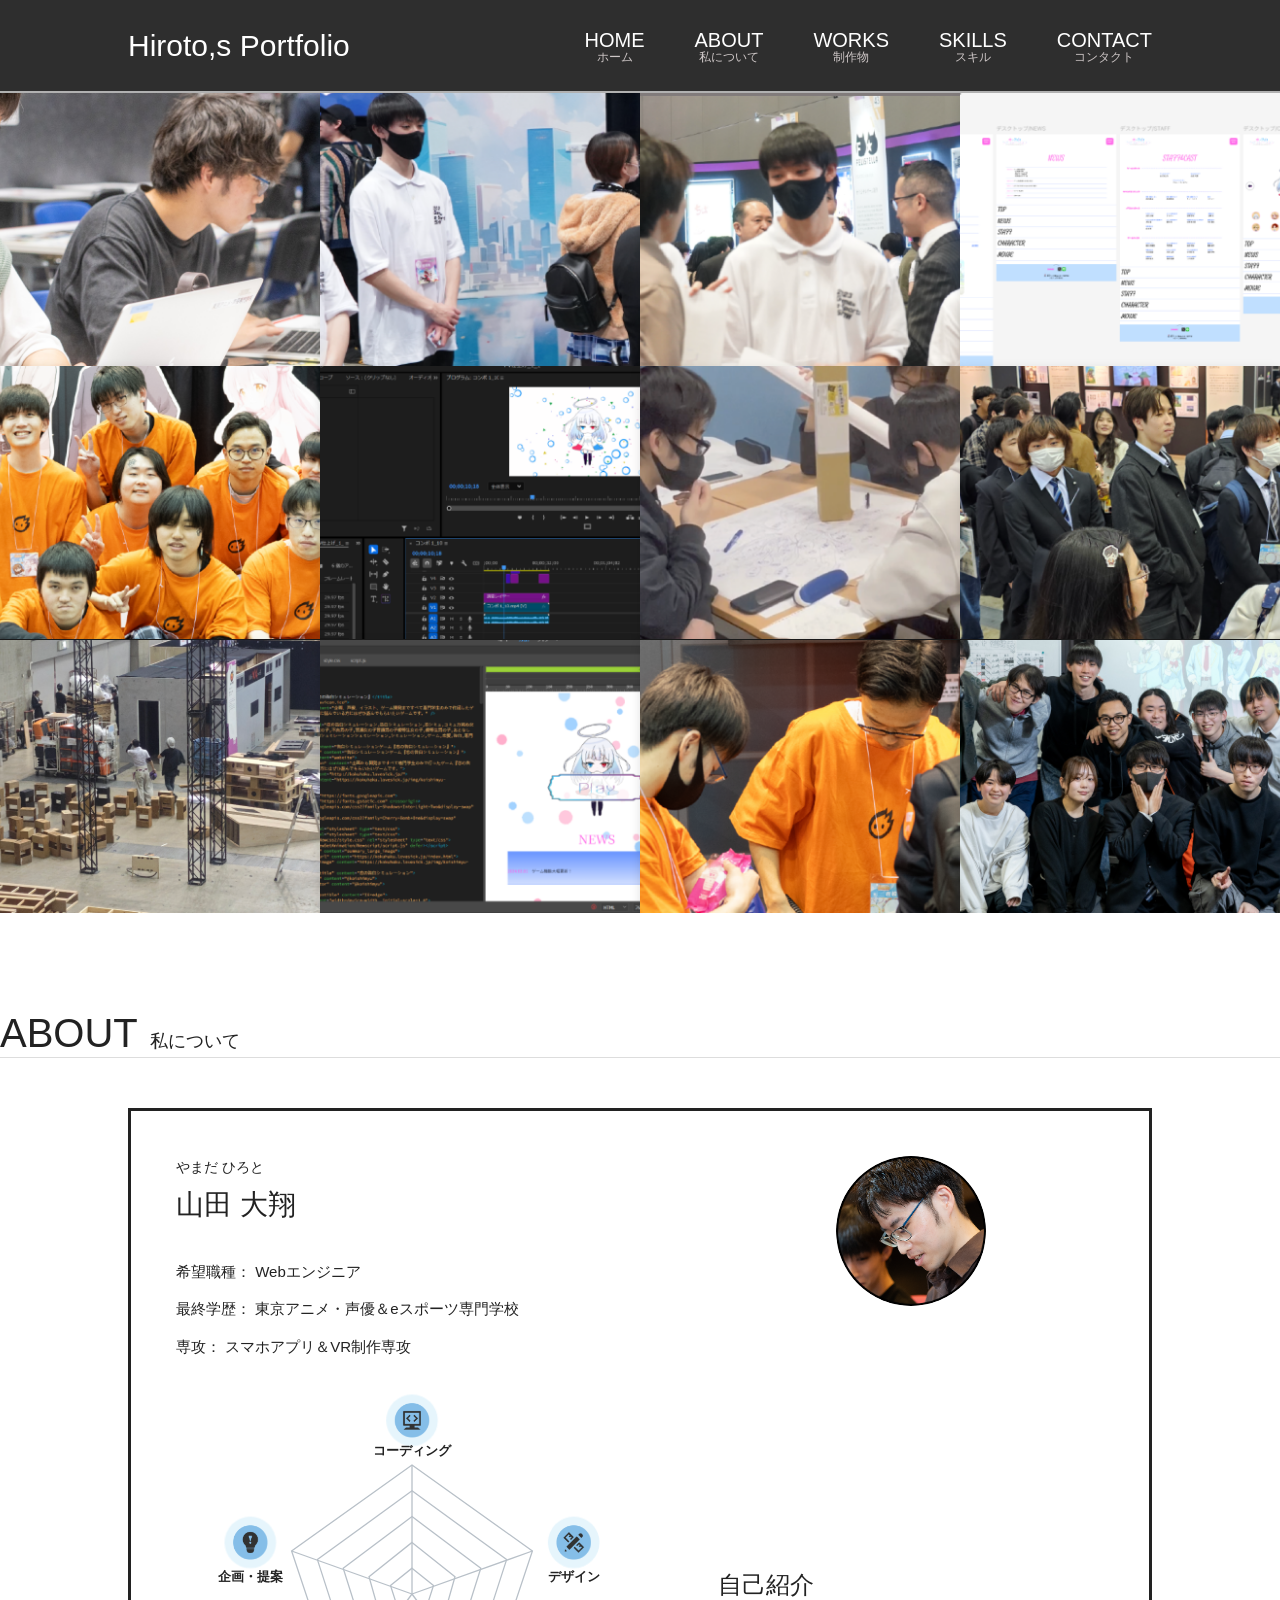
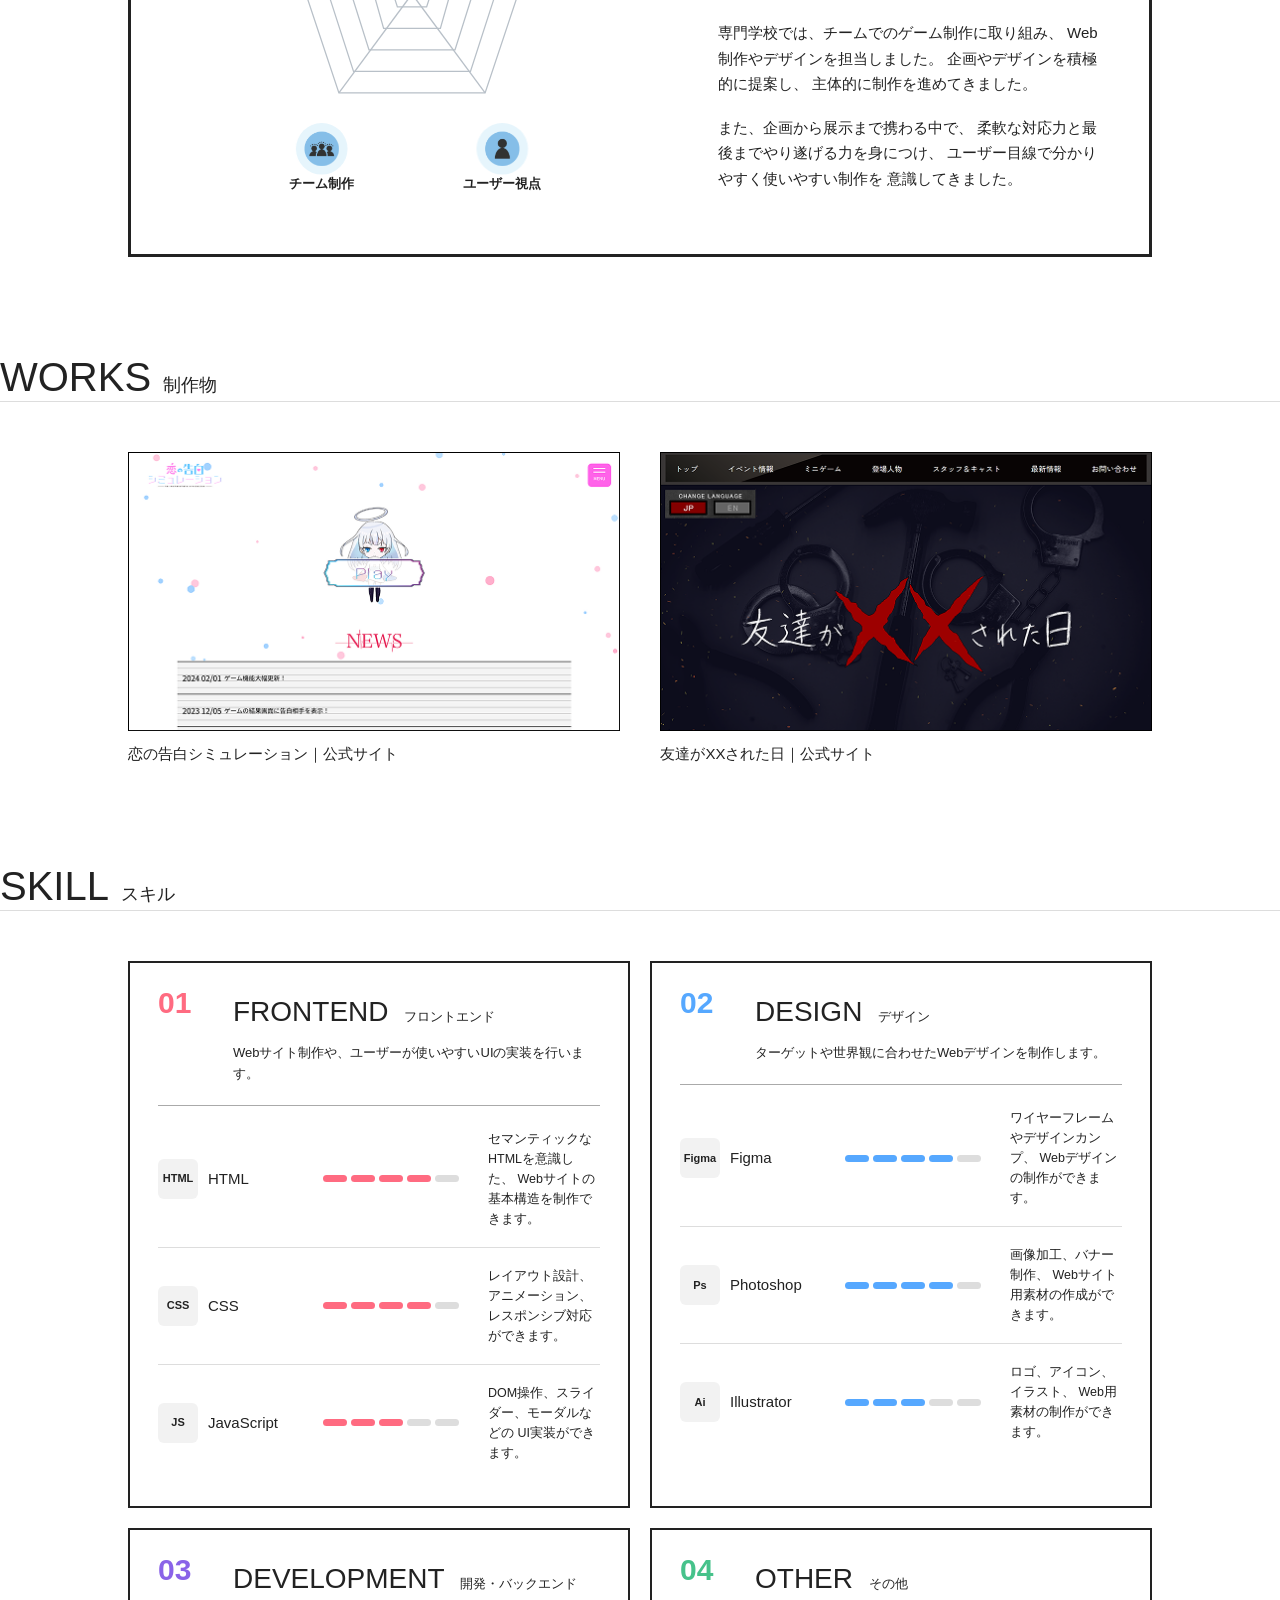
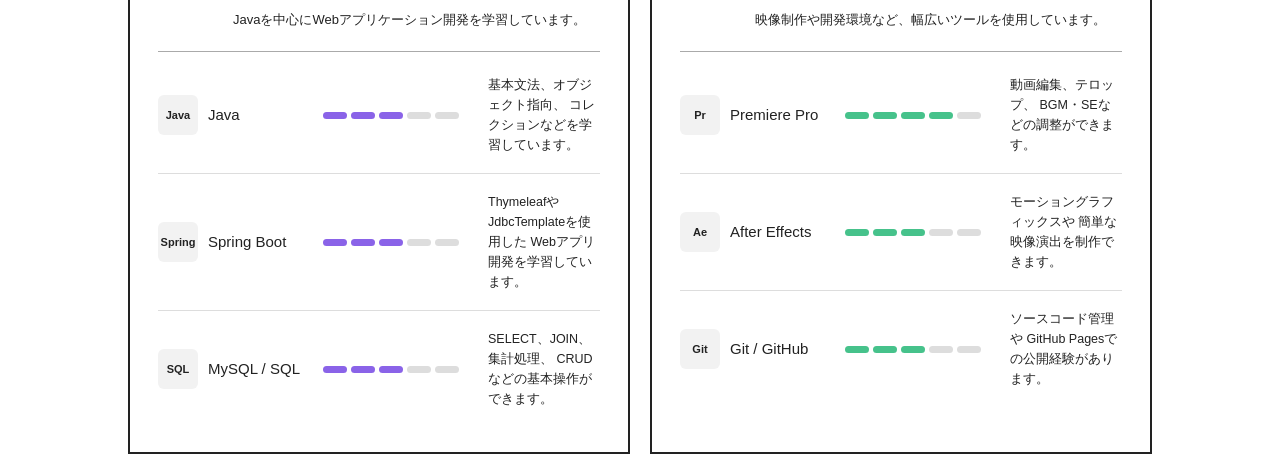
==== index.html @ a387f5d6 "Add files via upload" ====
<!doctype html>
<html lang="ja">

<head>
  <meta charset="utf-8">
  <meta name="viewport" content="width=device-width, initial-scale=1.0">

  <title>Hiroto's Portfolio</title>

  <link rel="stylesheet" href="css/system.css">
  <link rel="stylesheet" href="css/index.css">
</head>

<body>

<header>

  <p class="logo">
    Hiroto,s Portfolio
  </p>

  <ul class="nav">

    <li class="nav-item">
      <a href="#">
        <p class="main-text">HOME</p>
        <p class="sub-text">ホーム</p>
      </a>
    </li>

    <li class="nav-item">
      <a href="#about">
        <p class="main-text">ABOUT</p>
        <p class="sub-text">私について</p>
      </a>
    </li>

    <li class="nav-item">
      <a href="#work">
        <p class="main-text">WORKS</p>
        <p class="sub-text">制作物</p>
      </a>
    </li>

    <li class="nav-item">
      <a href="#skill">
        <p class="main-text">SKILLS</p>
        <p class="sub-text">スキル</p>
      </a>
    </li>

    <li class="nav-item">
      <a href="#contact">
        <p class="main-text">CONTACT</p>
        <p class="sub-text">コンタクト</p>
      </a>
    </li>

  </ul>

</header>


<!-- =========================
     HERO
========================= -->

<section class="hero" id="home">

  <!-- =================================
       最初に表示するコラージュ
  ================================== -->

  <div class="hero-opening" id="heroOpening">

    <div class="hero-collage">

      <img
        src="img/opening/open01.png"
        class="opening-photo opening-photo--01"
        alt=""
      >

      <img
        src="img/opening/open02.png"
        class="opening-photo opening-photo--02"
        alt=""
      >

      <img
        src="img/opening/open03.png"
        class="opening-photo opening-photo--03"
        alt=""
      >

      <img
        src="img/opening/open04.png"
        class="opening-photo opening-photo--04"
        alt=""
      >

      <img
        src="img/opening/open05.png"
        class="opening-photo opening-photo--05"
        alt=""
      >

      <img
        src="img/opening/open06.png"
        class="opening-photo opening-photo--06"
        alt=""
      >

      <img
        src="img/opening/open07.png"
        class="opening-photo opening-photo--07"
        alt=""
      >

      <img
        src="img/opening/open08.png"
        class="opening-photo opening-photo--08"
        alt=""
      >

      <img
        src="img/opening/open09.png"
        class="opening-photo opening-photo--09"
        alt=""
      >

      <img
        src="img/opening/open10.png"
        class="opening-photo opening-photo--10"
        alt=""
      >

      <img
        src="img/opening/open11.png"
        class="opening-photo opening-photo--11"
        alt=""
      >

      <img
        src="img/opening/open12.png"
        class="opening-photo opening-photo--12"
        alt=""
      >

    </div>

  </div>


  <!-- =================================
       ホワイトアウト
  ================================== -->

  <div class="hero-white" id="heroWhite"></div>


  <!-- =================================
       最終的に表示するメイン画像
  ================================== -->

  <div class="hero-final" id="heroFinal">

    <img
      src="img/main.png"
      alt="ポートフォリオのメインビジュアル"
    >

  </div>

</section>


<!-- =========================
     ABOUT
========================= -->

<section class="about" id="about">

  <div class="section-title">

    <h2>ABOUT</h2>

    <p>
      私について
    </p>

  </div>


  <div class="about-card">


    <!-- =====================
         ABOUT LEFT
    ====================== -->

    <div class="about-left">


      <div class="about-name">

        <p class="name-kana">
          やまだ ひろと
        </p>

        <h3>
          山田 大翔
        </h3>

      </div>


      <div class="about-info">

        <p>
          <span>希望職種：</span>
          Webエンジニア
        </p>

        <p>
          <span>最終学歴：</span>
          東京アニメ・声優＆eスポーツ専門学校
        </p>

        <p>
          <span>専攻：</span>
          スマホアプリ＆VR制作専攻
        </p>

      </div>


      <!-- =====================
           RADAR GRAPH
      ====================== -->

      <div class="about-graph">


        <svg
          viewBox="0 0 500 500"
          class="radar-chart"
          xmlns="http://www.w3.org/2000/svg"
        >


          <!-- =====================
               5段階グラフ
          ====================== -->


          <!-- 5 -->

          <polygon
            class="grid-line"
            points="
              250,100
              390,200
              335,365
              165,365
              110,200
            "
          />


          <!-- 4 -->

          <polygon
            class="grid-line"
            points="
              250,130
              360,210
              318,340
              182,340
              140,210
            "
          />


          <!-- 3 -->

          <polygon
            class="grid-line"
            points="
              250,160
              330,220
              300,315
              200,315
              170,220
            "
          />


          <!-- 2 -->

          <polygon
            class="grid-line"
            points="
              250,190
              300,230
              283,290
              217,290
              200,230
            "
          />


          <!-- 1 -->

          <polygon
            class="grid-line"
            points="
              250,220
              275,240
              267,265
              233,265
              225,240
            "
          />


          <!-- =====================
               中央からの軸
          ====================== -->


          <line
            class="grid-line"
            x1="250"
            y1="250"
            x2="250"
            y2="100"
          />


          <line
            class="grid-line"
            x1="250"
            y1="250"
            x2="390"
            y2="200"
          />


          <line
            class="grid-line"
            x1="250"
            y1="250"
            x2="335"
            y2="365"
          />


          <line
            class="grid-line"
            x1="250"
            y1="250"
            x2="165"
            y2="365"
          />


          <line
            class="grid-line"
            x1="250"
            y1="250"
            x2="110"
            y2="200"
          />


          <!-- =====================
               青いスキル領域
          ====================== -->

          <polygon
            class="skill-area"
            points="
              250,118
              365,208
              318,342
              185,338
              135,208
            "
          />


          <!-- =====================
               コーディング
          ====================== -->

          <circle
            class="graph-icon-bg"
            cx="250"
            cy="48"
            r="30"
          />

          <image
            href="img/icon-code.png"
            x="230"
            y="28"
            width="40"
            height="40"
            class="graph-icon"
          />

          <text
            class="graph-label"
            x="250"
            y="88"
            text-anchor="middle"
          >
            コーディング
          </text>


          <!-- =====================
               デザイン
          ====================== -->

          <circle
            class="graph-icon-bg"
            cx="438"
            cy="190"
            r="30"
          />

          <image
            href="img/icon-design.png"
            x="418"
            y="170"
            width="40"
            height="40"
            class="graph-icon"
          />

          <text
            class="graph-label"
            x="438"
            y="235"
            text-anchor="middle"
          >
            デザイン
          </text>


          <!-- =====================
               ユーザー視点
          ====================== -->

          <circle
            class="graph-icon-bg"
            cx="355"
            cy="430"
            r="30"
          />

          <image
            href="img/icon-user.png"
            x="335"
            y="410"
            width="40"
            height="40"
            class="graph-icon"
          />

          <text
            class="graph-label"
            x="355"
            y="475"
            text-anchor="middle"
          >
            ユーザー視点
          </text>


          <!-- =====================
               チーム制作
          ====================== -->

          <circle
            class="graph-icon-bg"
            cx="145"
            cy="430"
            r="30"
          />

          <image
            href="img/icon-team.png"
            x="125"
            y="410"
            width="40"
            height="40"
            class="graph-icon"
          />

          <text
            class="graph-label"
            x="145"
            y="475"
            text-anchor="middle"
          >
            チーム制作
          </text>


          <!-- =====================
               企画・提案
          ====================== -->

          <circle
            class="graph-icon-bg"
            cx="62"
            cy="190"
            r="30"
          />

          <image
            href="img/icon-idea.png"
            x="42"
            y="170"
            width="40"
            height="40"
            class="graph-icon"
          />

          <text
            class="graph-label"
            x="62"
            y="235"
            text-anchor="middle"
          >
            企画・提案
          </text>


        </svg>

      </div>

    </div>



    <!-- =====================
         ABOUT RIGHT
    ====================== -->

    <div class="about-right">


      <div class="profile-image">

        <img
          src="img/icon.png"
          alt="山田大翔のプロフィール写真"
        >

      </div>


      <div class="about-text">

        <h3>
          自己紹介
        </h3>

        <p>
          専門学校では、チームでのゲーム制作に取り組み、
          Web制作やデザインを担当しました。
          企画やデザインを積極的に提案し、
          主体的に制作を進めてきました。
        </p>

        <p>
          また、企画から展示まで携わる中で、
          柔軟な対応力と最後までやり遂げる力を身につけ、
          ユーザー目線で分かりやすく使いやすい制作を
          意識してきました。
        </p>

      </div>

    </div>

  </div>

</section>


<!-- =========================
     WORKS
========================= -->

<section class="work" id="work">

  <div class="section-title">

    <h2>WORKS</h2>

    <p>
      制作物
    </p>

  </div>


  <ul class="work-list">


    <li class="work-item">

      <a href="work-1.html">

        <img
          src="img/work1.png"
          alt=""
        >

        <p>
          恋の告白シミュレーション｜公式サイト
        </p>

      </a>

    </li>


    <li class="work-item">

      <a href="work-2.html">

        <img
          src="img/work2.png"
          alt=""
        >

        <p>
          友達がXXされた日｜公式サイト
        </p>

      </a>

    </li>


  </ul>

</section>


<!-- =========================
     SKILL
========================= -->

<section class="skill" id="skill">

  <div class="skill__inner">


    <div class="section-title">

      <h2>SKILL</h2>

      <p>
        スキル
      </p>

    </div>


    <div class="skill-grid">


      <!-- =====================
           FRONTEND
      ====================== -->

      <article class="skill-card skill-card--frontend">


        <div class="skill-card__head">

          <span class="skill-card__number">
            01
          </span>

          <div>

            <h3>
              FRONTEND
              <span>
                フロントエンド
              </span>
            </h3>

            <p>
              Webサイト制作や、ユーザーが使いやすいUIの実装を行います。
            </p>

          </div>

        </div>


        <div class="skill-list">


          <div class="skill-item">

            <div class="skill-item__name">

              <span class="skill-icon">
                HTML
              </span>

              <h4>
                HTML
              </h4>

            </div>


            <div class="skill-level">

              <span class="active"></span>
              <span class="active"></span>
              <span class="active"></span>
              <span class="active"></span>
              <span></span>

            </div>


            <p>
              セマンティックなHTMLを意識した、
              Webサイトの基本構造を制作できます。
            </p>

          </div>


          <div class="skill-item">

            <div class="skill-item__name">

              <span class="skill-icon">
                CSS
              </span>

              <h4>
                CSS
              </h4>

            </div>


            <div class="skill-level">

              <span class="active"></span>
              <span class="active"></span>
              <span class="active"></span>
              <span class="active"></span>
              <span></span>

            </div>


            <p>
              レイアウト設計、アニメーション、
              レスポンシブ対応ができます。
            </p>

          </div>


          <div class="skill-item">

            <div class="skill-item__name">

              <span class="skill-icon">
                JS
              </span>

              <h4>
                JavaScript
              </h4>

            </div>


            <div class="skill-level">

              <span class="active"></span>
              <span class="active"></span>
              <span class="active"></span>
              <span></span>
              <span></span>

            </div>


            <p>
              DOM操作、スライダー、モーダルなどの
              UI実装ができます。
            </p>

          </div>


        </div>

      </article>


      <!-- =====================
           DESIGN
      ====================== -->

      <article class="skill-card skill-card--design">


        <div class="skill-card__head">

          <span class="skill-card__number">
            02
          </span>

          <div>

            <h3>
              DESIGN
              <span>
                デザイン
              </span>
            </h3>

            <p>
              ターゲットや世界観に合わせたWebデザインを制作します。
            </p>

          </div>

        </div>


        <div class="skill-list">


          <div class="skill-item">

            <div class="skill-item__name">

              <span class="skill-icon">
                Figma
              </span>

              <h4>
                Figma
              </h4>

            </div>


            <div class="skill-level">

              <span class="active"></span>
              <span class="active"></span>
              <span class="active"></span>
              <span class="active"></span>
              <span></span>

            </div>


            <p>
              ワイヤーフレームやデザインカンプ、
              Webデザインの制作ができます。
            </p>

          </div>


          <div class="skill-item">

            <div class="skill-item__name">

              <span class="skill-icon">
                Ps
              </span>

              <h4>
                Photoshop
              </h4>

            </div>


            <div class="skill-level">

              <span class="active"></span>
              <span class="active"></span>
              <span class="active"></span>
              <span class="active"></span>
              <span></span>

            </div>


            <p>
              画像加工、バナー制作、
              Webサイト用素材の作成ができます。
            </p>

          </div>


          <div class="skill-item">

            <div class="skill-item__name">

              <span class="skill-icon">
                Ai
              </span>

              <h4>
                Illustrator
              </h4>

            </div>


            <div class="skill-level">

              <span class="active"></span>
              <span class="active"></span>
              <span class="active"></span>
              <span></span>
              <span></span>

            </div>


            <p>
              ロゴ、アイコン、イラスト、
              Web用素材の制作ができます。
            </p>

          </div>


        </div>

      </article>


      <!-- =====================
           DEVELOPMENT
      ====================== -->

      <article class="skill-card skill-card--development">


        <div class="skill-card__head">

          <span class="skill-card__number">
            03
          </span>

          <div>

            <h3>
              DEVELOPMENT
              <span>
                開発・バックエンド
              </span>
            </h3>

            <p>
              Javaを中心にWebアプリケーション開発を学習しています。
            </p>

          </div>

        </div>


        <div class="skill-list">


          <div class="skill-item">

            <div class="skill-item__name">

              <span class="skill-icon">
                Java
              </span>

              <h4>
                Java
              </h4>

            </div>


            <div class="skill-level">

              <span class="active"></span>
              <span class="active"></span>
              <span class="active"></span>
              <span></span>
              <span></span>

            </div>


            <p>
              基本文法、オブジェクト指向、
              コレクションなどを学習しています。
            </p>

          </div>


          <div class="skill-item">

            <div class="skill-item__name">

              <span class="skill-icon">
                Spring
              </span>

              <h4>
                Spring Boot
              </h4>

            </div>


            <div class="skill-level">

              <span class="active"></span>
              <span class="active"></span>
              <span class="active"></span>
              <span></span>
              <span></span>

            </div>


            <p>
              ThymeleafやJdbcTemplateを使用した
              Webアプリ開発を学習しています。
            </p>

          </div>


          <div class="skill-item">

            <div class="skill-item__name">

              <span class="skill-icon">
                SQL
              </span>

              <h4>
                MySQL / SQL
              </h4>

            </div>


            <div class="skill-level">

              <span class="active"></span>
              <span class="active"></span>
              <span class="active"></span>
              <span></span>
              <span></span>

            </div>


            <p>
              SELECT、JOIN、集計処理、
              CRUDなどの基本操作ができます。
            </p>

          </div>


        </div>

      </article>


      <!-- =====================
           OTHER
      ====================== -->

      <article class="skill-card skill-card--other">


        <div class="skill-card__head">

          <span class="skill-card__number">
            04
          </span>

          <div>

            <h3>
              OTHER
              <span>
                その他
              </span>
            </h3>

            <p>
              映像制作や開発環境など、幅広いツールを使用しています。
            </p>

          </div>

        </div>


        <div class="skill-list">


          <div class="skill-item">

            <div class="skill-item__name">

              <span class="skill-icon">
                Pr
              </span>

              <h4>
                Premiere Pro
              </h4>

            </div>


            <div class="skill-level">

              <span class="active"></span>
              <span class="active"></span>
              <span class="active"></span>
              <span class="active"></span>
              <span></span>

            </div>


            <p>
              動画編集、テロップ、
              BGM・SEなどの調整ができます。
            </p>

          </div>


          <div class="skill-item">

            <div class="skill-item__name">

              <span class="skill-icon">
                Ae
              </span>

              <h4>
                After Effects
              </h4>

            </div>


            <div class="skill-level">

              <span class="active"></span>
              <span class="active"></span>
              <span class="active"></span>
              <span></span>
              <span></span>

            </div>


            <p>
              モーショングラフィックスや
              簡単な映像演出を制作できます。
            </p>

          </div>


          <div class="skill-item">

            <div class="skill-item__name">

              <span class="skill-icon">
                Git
              </span>

              <h4>
                Git / GitHub
              </h4>

            </div>


            <div class="skill-level">

              <span class="active"></span>
              <span class="active"></span>
              <span class="active"></span>
              <span></span>
              <span></span>

            </div>


            <p>
              ソースコード管理や
              GitHub Pagesでの公開経験があります。
            </p>

          </div>


        </div>

      </article>


    </div>

  </div>

</section>


<script src="js/graph.js"></script>
<script src="js/heroOpening.js"></script>

</body>
</html>
---- css/system.css ----
@charset "utf-8";
/* =========================
   Reset
========================= */

*,
*::before,
*::after {
  box-sizing: border-box;
}

html {
  scroll-behavior: smooth;
}

body,
h1,
h2,
h3,
p,
ul,
ol,
li {
  margin: 0;
  padding: 0;
}

ul,
ol {
  list-style: none;
}

a {
  color: inherit;
  text-decoration: none;
}

img {
  display: block;
  max-width: 100%;
  height: auto;
}

button,
input,
textarea,
select {
  font: inherit;
}

button {
  border: none;
  background: none;
  cursor: pointer;
}


/* =========================
   Base
========================= */

html {
  font-size: 62.5%;
}

body {
  font-family:
    "Noto Sans JP",
    "Hiragino Kaku Gothic ProN",
    "Yu Gothic",
    sans-serif;

  font-size: 1.6rem;
  line-height: 1.7;
  color: #222;
  background-color: #fff;
}
header{
  position: sticky;
  top: 0;
  display: flex;
  padding: 20px 10%;
  align-items: center;
  text-align: center;
  background-color: #2E2E2E;
  border-bottom: 2px solid #B1B1B1;
  width: 100%;
  z-index: 100;
}
.logo{
  font-size: 30px;
  color: #fff;
}
.nav{
  display: flex;
  margin-left: auto;
  column-gap: 50px;
}
.main-text{
  font-size: 20px;
  color: #fff;
}
.sub-text{
  font-size: 12px;
  margin-top: -10px;
  color: #CEC7C7;
}
---- css/index.css ----
@charset "utf-8";


/* ==================================================
   HERO
================================================== */

.hero {
  position: relative;

  width: 100%;
  height: calc(100vh - 80px);

  min-height: 650px;

  overflow: hidden;

  background: #1e1e1e;
}


/* ==================================================
   OPENING
================================================== */

.hero-opening {
  position: absolute;
  inset: 0;

  z-index: 20;

  overflow: hidden;

  background: #1e1e1e;
}


.hero-collage {
  position: relative;

  width: 100%;
  height: 100%;
}


/* ==================================================
   すべての写真を同じサイズにする
================================================== */

.opening-photo {
  position: absolute;

  width: 25%;
  height: 33.333%;

  object-fit: cover;

  opacity: 0;

  box-shadow:
    0 3px 10px
    rgba(0, 0, 0, 0.12);

  animation:
    collagePhotoIn
    1.5s
    cubic-bezier(.16, .8, .25, 1)
    forwards;
}


/* ==================================================
   4列 × 3段
   12枚で画面全体を埋める
================================================== */


/* 1段目 */

.opening-photo--01 {
  top: 0;
  left: 0;

  --start-x: 38vw;
  --start-y: 32vh;

  animation-delay: 0s;
}


.opening-photo--02 {
  top: 0;
  left: 25%;

  --start-x: 13vw;
  --start-y: 32vh;

  animation-delay: .06s;
}


.opening-photo--03 {
  top: 0;
  left: 50%;

  --start-x: -12vw;
  --start-y: 32vh;

  animation-delay: .12s;
}


.opening-photo--04 {
  top: 0;
  left: 75%;

  --start-x: -37vw;
  --start-y: 32vh;

  animation-delay: .18s;
}


/* 2段目 */

.opening-photo--05 {
  top: 33.333%;
  left: 0;

  --start-x: 38vw;
  --start-y: 0;

  animation-delay: .24s;
}


.opening-photo--06 {
  top: 33.333%;
  left: 25%;

  --start-x: 13vw;
  --start-y: 0;

  animation-delay: .30s;
}


.opening-photo--07 {
  top: 33.333%;
  left: 50%;

  --start-x: -12vw;
  --start-y: 0;

  animation-delay: .36s;
}


.opening-photo--08 {
  top: 33.333%;
  left: 75%;

  --start-x: -37vw;
  --start-y: 0;

  animation-delay: .42s;
}


/* 3段目 */

.opening-photo--09 {
  top: 66.666%;
  left: 0;

  --start-x: 38vw;
  --start-y: -32vh;

  animation-delay: .48s;
}


.opening-photo--10 {
  top: 66.666%;
  left: 25%;

  --start-x: 13vw;
  --start-y: -32vh;

  animation-delay: .54s;
}


.opening-photo--11 {
  top: 66.666%;
  left: 50%;

  --start-x: -12vw;
  --start-y: -32vh;

  animation-delay: .60s;
}


.opening-photo--12 {
  top: 66.666%;
  left: 75%;

  --start-x: -37vw;
  --start-y: -32vh;

  animation-delay: .66s;
}


/* ==================================================
   最初は中央付近に全部重なっている
================================================== */

@keyframes collagePhotoIn {

  0% {
    opacity: 0;

    transform:
      translate(
        var(--start-x),
        var(--start-y)
      )
      scale(1.08);
  }


  15% {
    opacity: 1;
  }


  100% {
    opacity: 1;

    transform:
      translate(0, 0)
      scale(1);
  }

}


/* ==================================================
   WHITE OUT
================================================== */

.hero-white {
  position: absolute;
  inset: 0;

  z-index: 30;

  background: #fff;

  opacity: 0;

  pointer-events: none;
}


/* ホワイトアウト開始 */

.hero-white.is-active {

  animation:
    heroWhiteOut
    1.4s
    ease-in-out
    forwards;

}


@keyframes heroWhiteOut {

  /*
   最初は透明
  */

  0% {

    opacity: 0;

  }


  /*
   真っ白になる
  */

  40% {

    opacity: 1;

  }


  /*
   少し白を維持
  */

  60% {

    opacity: 1;

  }


  /*
   白が消えて最終画像が出る
  */

  100% {

    opacity: 0;

  }

}


/* ==================================================
   FINAL HERO
================================================== */

.hero-final {
  position: absolute;
  inset: 0;

  z-index: 10;

  width: 100%;
  height: 100%;

  opacity: 0;

  background: #fff;
}


/* 最終画像 */

.hero-final img {

  display: block;

  width: 100%;
  height: 100%;

  object-fit: cover;

}


/* 最終画像表示 */

.hero-final.is-show {

  opacity: 1;

}

/* =========================
   SECTION TITLE
========================= */

.section-title {
  display: flex;

  align-items: baseline;

  gap: 12px;

  margin-top: 100px;
  margin-bottom: 50px;

  border-bottom:
    1px solid #ddd;
}


.section-title h2 {
  margin: 0;

  font-size: 4rem;

  font-weight: 400;

  line-height: 1;
}


.section-title p {
  margin: 0;

  font-size: 1.8rem;
}



/* =========================
   ABOUT
========================= */

.about {
  width: 100%;

  margin: 0 auto;
}


.about-card {
  display: grid;

  grid-template-columns:
    1.1fr
    0.9fr;

  gap: 70px;

  width: 80%;
  max-width: 1400px;

  margin: 0 auto;

  padding: 45px;

  border:
    3px solid #222;
}



/* =========================
   ABOUT LEFT
========================= */

.about-left {
  min-width: 0;
}


.about-name {
  margin-bottom: 30px;
}


.name-kana {
  margin-bottom: 2px;

  font-size: 1.4rem;
}


.about-name h3 {
  margin: 0;

  font-size: 2.8rem;

  font-weight: 500;
}


.about-info {
  margin-bottom: 20px;
}


.about-info p {
  margin-bottom: 12px;

  font-size: 1.5rem;
}


.about-info span {
  font-weight: 500;
}



/* =========================
   ABOUT GRAPH
========================= */

.about-graph {
  width: 100%;

  max-width: 430px;

  margin-top: 20px;
  margin-left: auto;
  margin-right: auto;
}


.radar-chart {
  width: 100%;
  height: auto;

  display: block;

  overflow: visible;
}



/* グラフ枠 */

.grid-line {
  fill: none;

  stroke: #b8c0c8;

  stroke-width: 1.5;
}



/* =========================
   SKILL AREA
========================= */

.skill-area {
  fill:
    rgba(
      162,
      236,
      255,
      0.55
    );

  stroke: #4eb9e6;

  stroke-width: 2;

  opacity: 0;

  transform:
    scale(0);

  transform-origin:
    center;

  transform-box:
    fill-box;
}


.about-graph.is-active
.skill-area {

  animation:
    showRadar
    1.2s
    cubic-bezier(
      .22,
      .8,
      .3,
      1
    )
    forwards;
}


@keyframes showRadar {

  0% {
    opacity: 0;

    transform:
      scale(0);
  }


  70% {
    opacity: 0.8;

    transform:
      scale(1.04);
  }


  100% {
    opacity: 1;

    transform:
      scale(1);
  }

}



/* =========================
   GRAPH ICON BACKGROUND
========================= */

.graph-icon-bg {
  fill: #e6f5fc;

  opacity: 0;

  transform:
    scale(0.7);

  transform-origin:
    center;

  transform-box:
    fill-box;
}


.about-graph.is-active
.graph-icon-bg {

  animation:
    showGraphIcon
    0.5s
    ease
    forwards;

  animation-delay:
    0.75s;
}



/* =========================
   GRAPH ICON
========================= */

.graph-icon {
  opacity: 0;

  transform:
    scale(0.7);

  transform-origin:
    center;

  transform-box:
    fill-box;
}


.about-graph.is-active
.graph-icon {

  animation:
    showGraphIcon
    0.5s
    ease
    forwards;

  animation-delay:
    0.85s;
}


@keyframes showGraphIcon {

  0% {
    opacity: 0;

    transform:
      scale(0.7);
  }


  100% {
    opacity: 1;

    transform:
      scale(1);
  }

}



/* =========================
   GRAPH LABEL
========================= */

.graph-label {
  fill: #222;

  font-family:
    "Noto Sans JP",
    sans-serif;

  font-size: 15px;

  font-weight: 600;

  opacity: 0;
}


.about-graph.is-active
.graph-label {

  animation:
    showGraphLabel
    0.5s
    ease
    forwards;

  animation-delay:
    0.95s;
}


@keyframes showGraphLabel {

  0% {
    opacity: 0;
  }


  100% {
    opacity: 1;
  }

}



/* =========================
   ABOUT RIGHT
========================= */

.about-right {
  display: flex;

  flex-direction: column;

  align-items: center;
}


.profile-image {
  width: 150px;
  height: 150px;

  margin-bottom: 25px;

  border-radius: 50%;

  overflow: hidden;
}


.profile-image img {
  width: 100%;
  height: 100%;

  object-fit: cover;
}



/* =========================
   ABOUT TEXT
========================= */

.about-text {
  width: 100%;

  margin-top: auto;
}


.about-text h3 {
  margin-bottom: 15px;

  font-size: 2.4rem;

  font-weight: 500;
}


.about-text p {
  margin-bottom: 18px;

  font-size: 1.5rem;

  line-height: 1.7;
}



/* =========================
   WORK
========================= */

.work-list {
  display: flex;

  justify-content:
    space-between;

  gap: 40px;

  width: 80%;

  margin: 0 auto;
}


.work-item {
  width: 48%;
}


.work-item img {
  width: 100%;
}


.work-list p {
  margin-top: 10px;

  font-size: 15px;
}



/* =========================
   SKILL
========================= */

.skill-grid {
  display: grid;

  grid-template-columns:
    repeat(2, 1fr);

  gap: 20px;

  width: 80%;

  margin: 0 auto;
}


.skill-card {
  padding: 25px 28px;

  border:
    2px solid #222;

  background: #fff;
}



/* =========================
   SKILL CARD HEADER
========================= */

.skill-card__head {
  display: grid;

  grid-template-columns:
    60px
    1fr;

  gap: 15px;

  margin-bottom: 5px;

  padding-bottom: 20px;

  border-bottom:
    1px solid #aaa;
}


.skill-card__number {
  font-size: 3rem;

  font-weight: 700;

  line-height: 1;
}


.skill-card__head h3 {
  margin:
    0
    0
    8px;

  font-size: 2.8rem;

  font-weight: 500;
}


.skill-card__head h3 span {
  margin-left: 8px;

  font-size: 1.3rem;

  font-weight: 400;
}


.skill-card__head p {
  margin: 0;

  font-size: 1.3rem;

  line-height: 1.6;
}



/* =========================
   SKILL ITEM
========================= */

.skill-item {
  display: grid;

  grid-template-columns:
    150px
    150px
    1fr;

  align-items: center;

  gap: 15px;

  padding:
    18px
    0;

  border-bottom:
    1px solid #ddd;
}


.skill-item:last-child {
  border-bottom: none;
}



/* =========================
   SKILL NAME
========================= */

.skill-item__name {
  display: flex;

  align-items: center;

  gap: 10px;
}


.skill-item__name h4 {
  margin: 0;

  font-size: 1.5rem;

  font-weight: 500;
}



/* =========================
   SKILL ICON
========================= */

.skill-icon {
  display: grid;

  place-items: center;

  width: 40px;
  height: 40px;

  border-radius: 6px;

  background: #f2f2f2;

  font-size: 1.1rem;

  font-weight: 700;
}



/* =========================
   SKILL LEVEL
========================= */

.skill-level {
  display: flex;

  gap: 4px;
}


.skill-level span {
  display: block;

  width: 24px;
  height: 7px;

  border-radius: 10px;

  background: #ddd;
}


.skill-level .active {
  background: #333;
}



/* =========================
   SKILL DESCRIPTION
========================= */

.skill-item > p {
  margin: 0;

  font-size: 1.25rem;

  line-height: 1.6;
}



/* =========================
   SKILL COLOR
========================= */

.skill-card--frontend
.skill-card__number {

  color: #ff6b81;
}


.skill-card--frontend
.skill-level
.active {

  background: #ff6b81;
}


.skill-card--design
.skill-card__number {

  color: #56a8ff;
}


.skill-card--design
.skill-level
.active {

  background: #56a8ff;
}


.skill-card--development
.skill-card__number {

  color: #8a63e8;
}


.skill-card--development
.skill-level
.active {

  background: #8a63e8;
}


.skill-card--other
.skill-card__number {

  color: #46c28b;
}


.skill-card--other
.skill-level
.active {

  background: #46c28b;
}



/* =========================
   TABLET
========================= */

@media screen and
(max-width: 1000px) {

  .skill-grid {
    grid-template-columns:
      1fr;
  }


  .about-card {
    width: 90%;

    grid-template-columns:
      1fr
      1fr;

    gap: 40px;
  }

}



/* =========================
   RESPONSIVE
========================= */

@media screen and
(max-width: 768px) {
  .hero {

    height: 70vh;
    min-height: 520px;

  }

  .hero-main {
    grid-template-columns:
      1fr
      1fr;

    grid-template-rows:
      180px
      300px
      180px;

    grid-template-areas:
      "photo01 photo04"
      "photo03 photo03"
      "photo02 photo05";

    gap: 12px;

    padding:
      20px;
  }


  .about {
    padding:
      60px
      20px;
  }


  .section-title {
    margin-top: 60px;

    margin-bottom: 30px;
  }


  .section-title h2 {
    font-size: 3.2rem;
  }


  .section-title p {
    font-size: 1.5rem;
  }


  .about-card {
    width: 100%;

    grid-template-columns:
      1fr;

    gap: 40px;

    padding:
      30px
      20px;
  }


  .about-left {
    order: 1;
  }


  .about-right {
    order: 2;
  }


  .about-graph {
    max-width: 400px;
  }


  .profile-image {
    width: 120px;
    height: 120px;
  }


  .about-name h3 {
    font-size: 2.4rem;
  }


  .about-text h3 {
    font-size: 2rem;
  }


  .work-list {
    width: 90%;

    flex-direction: column;
  }


  .work-item {
    width: 100%;
  }

}



/* =========================
   SMARTPHONE
========================= */

@media screen and
(max-width: 600px) {

  .skill {
    padding:
      60px
      20px;
  }


  .section-title h2 {
    font-size: 3.2rem;
  }


  .section-title p {
    font-size: 1.4rem;
  }


  .skill-card {
    padding: 20px;
  }


  .skill-card__head {
    grid-template-columns:
      45px
      1fr;
  }


  .skill-card__number {
    font-size: 2.4rem;
  }


  .skill-card__head h3 {
    font-size: 2.2rem;
  }


  .skill-item {
    grid-template-columns:
      1fr;

    gap: 10px;
  }


  .skill-level span {
    width: 32px;
  }


  .about-graph {
    max-width: 330px;
  }


  .graph-label {
    font-size: 13px;
  }

}
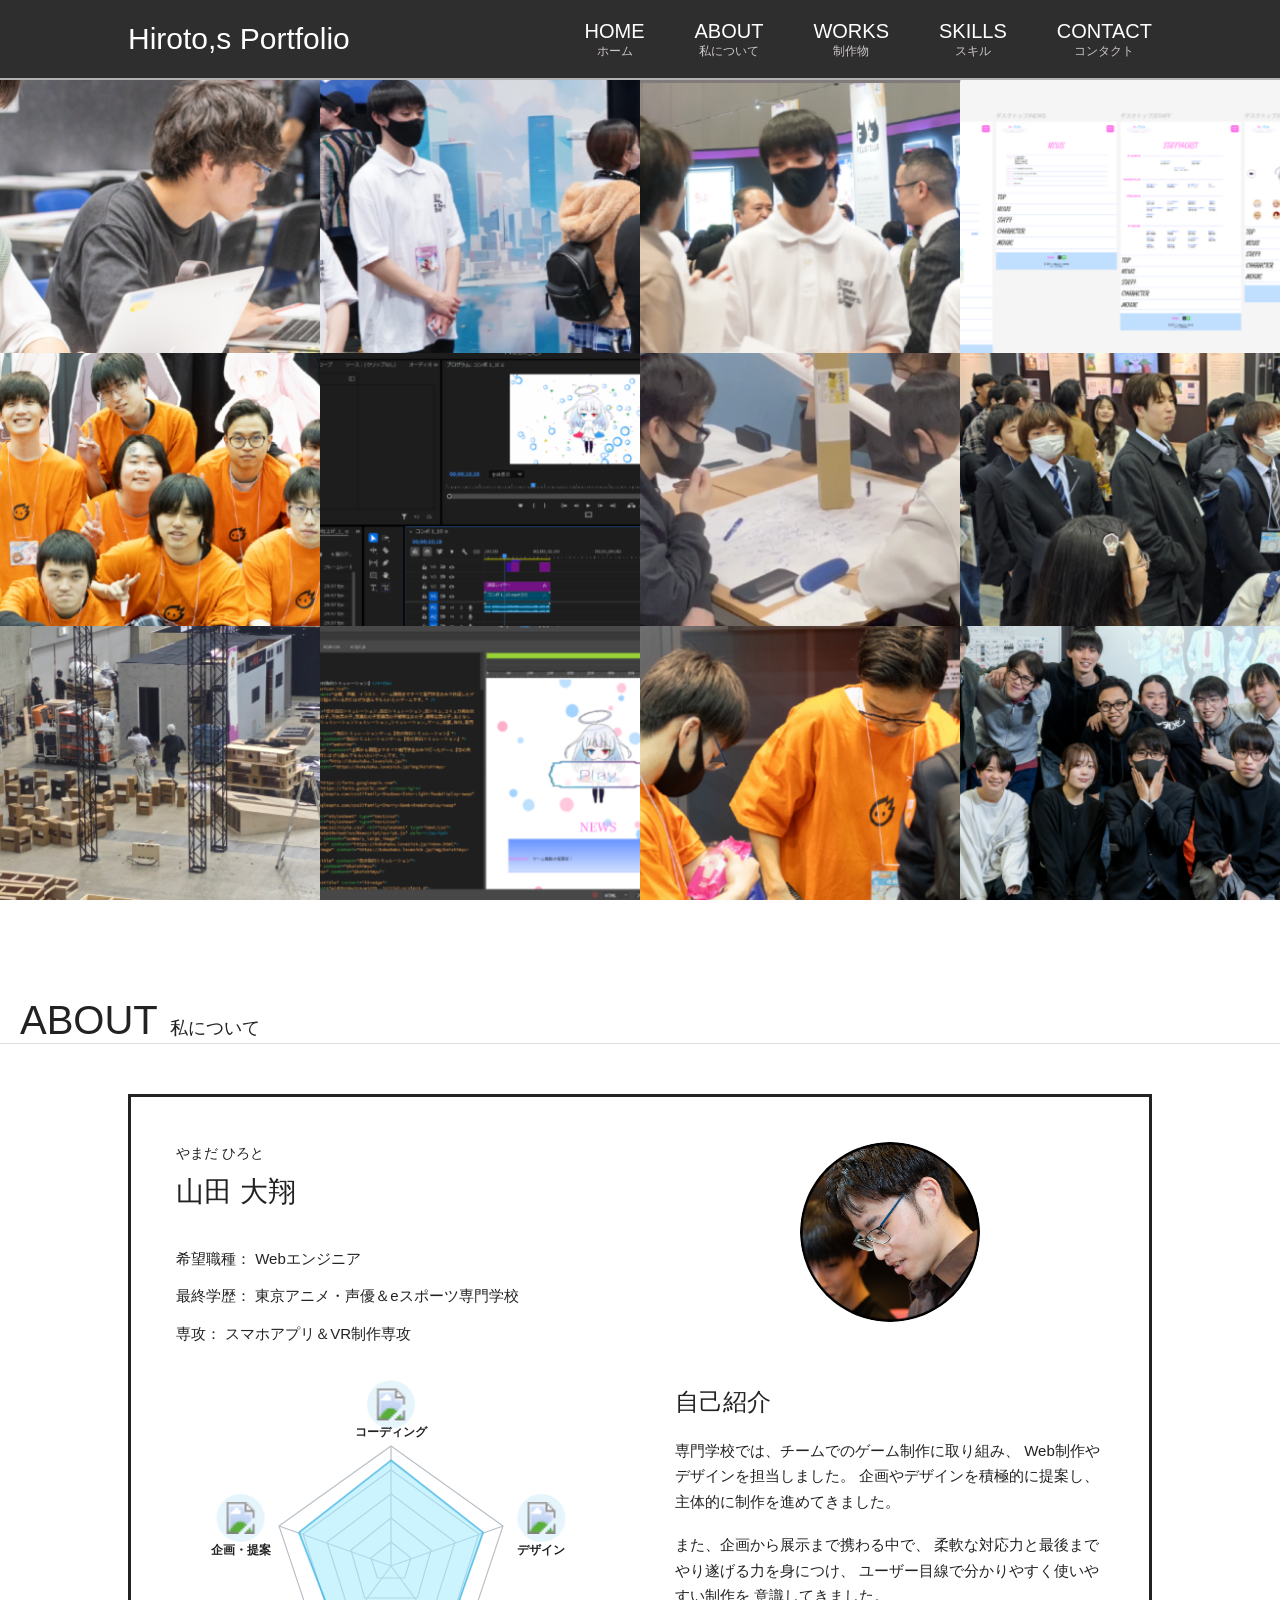
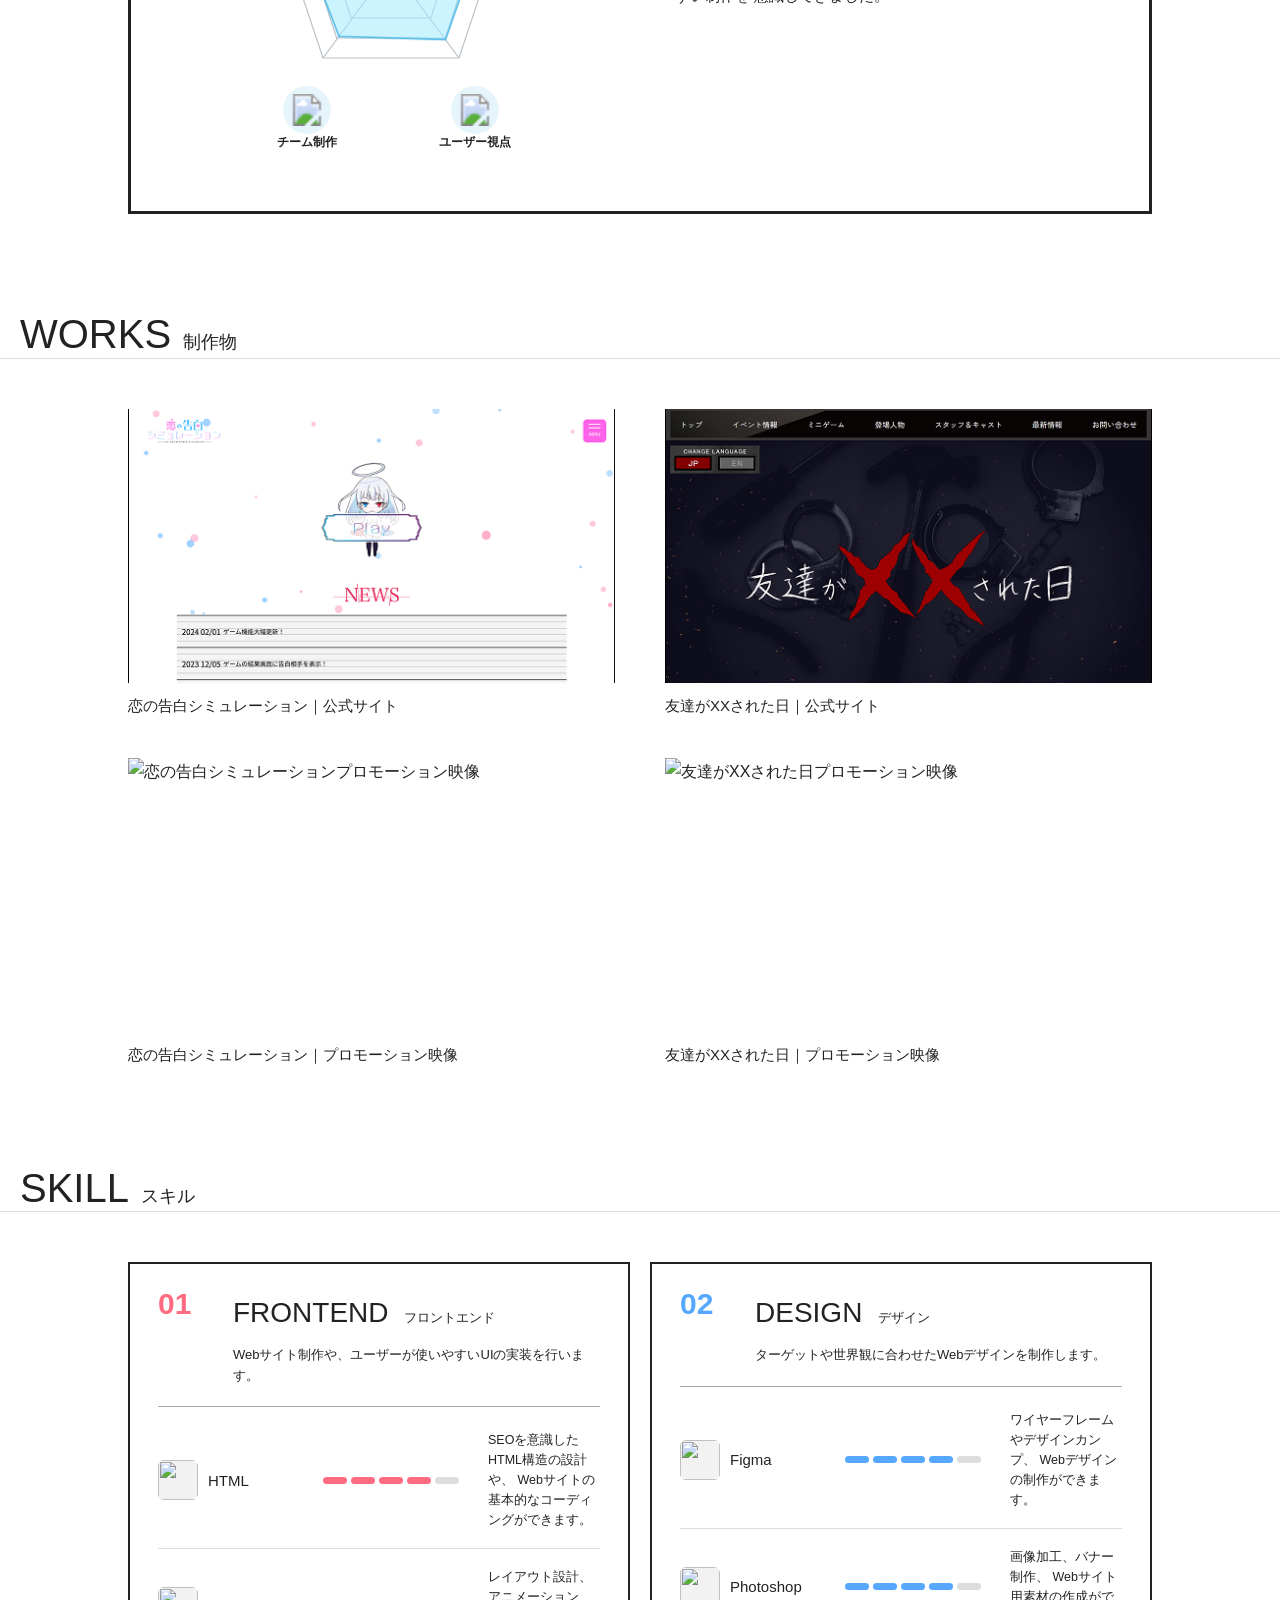
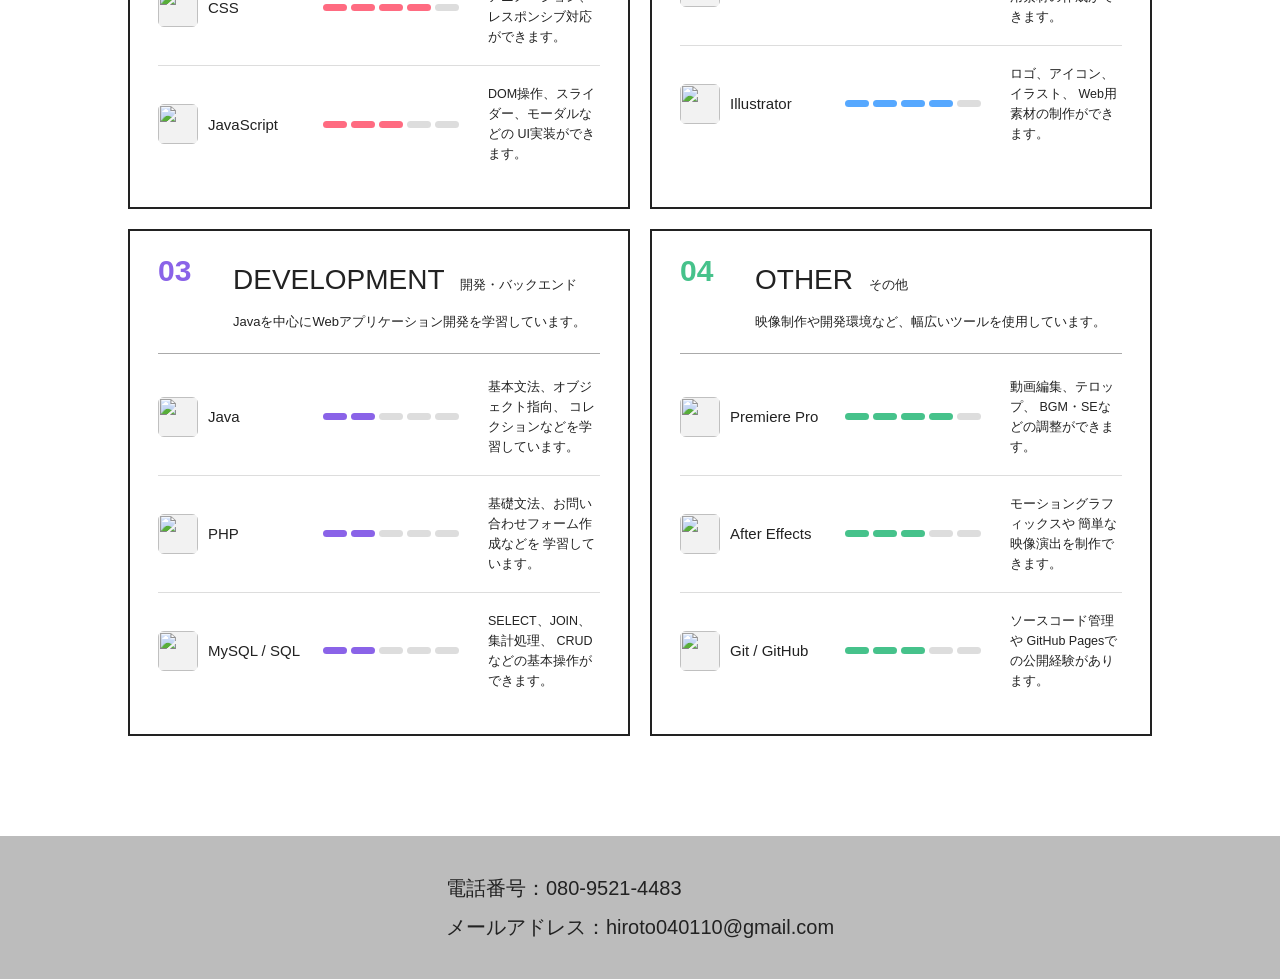
==== commit dfe8dc40: "Add files via upload" ====
--- a/index.html
+++ b/index.html
@@ -50,7 +50,7 @@
     </li>
 
     <li class="nav-item">
-      <a href="#contact">
+      <a href="#footer">
         <p class="main-text">CONTACT</p>
         <p class="sub-text">コンタクト</p>
       </a>
@@ -402,7 +402,7 @@
           />
 
           <image
-            href="img/icon-code.png"
+            href="img/icon/icon-code.png"
             x="230"
             y="28"
             width="40"
@@ -432,7 +432,7 @@
           />
 
           <image
-            href="img/icon-design.png"
+            href="img/icon/icon-design.png"
             x="418"
             y="170"
             width="40"
@@ -462,7 +462,7 @@
           />
 
           <image
-            href="img/icon-user.png"
+            href="img/icon/icon-user.png"
             x="335"
             y="410"
             width="40"
@@ -492,7 +492,7 @@
           />
 
           <image
-            href="img/icon-team.png"
+            href="img/icon/icon-team.png"
             x="125"
             y="410"
             width="40"
@@ -522,7 +522,7 @@
           />
 
           <image
-            href="img/icon-idea.png"
+            href="img/icon/icon-idea.png"
             x="42"
             y="170"
             width="40"
@@ -599,59 +599,133 @@
 ========================= -->
 
 <section class="work" id="work">
-
   <div class="section-title">
-
     <h2>WORKS</h2>
-
     <p>
       制作物
     </p>
-
   </div>
 
-
   <ul class="work-list">
-
-
-    <li class="work-item">
-
-      <a href="work-1.html">
-
-        <img
-          src="img/work1.png"
-          alt=""
-        >
-
-        <p>
-          恋の告白シミュレーション｜公式サイト
-        </p>
-
-      </a>
-
-    </li>
-
-
-    <li class="work-item">
-
-      <a href="work-2.html">
-
-        <img
-          src="img/work2.png"
-          alt=""
-        >
-
-        <p>
-          友達がXXされた日｜公式サイト
-        </p>
-
-      </a>
-
-    </li>
-
-
-  </ul>
-
+  <li class="work-item">
+    <div class="work-thumb">
+      <img
+        src="img/work1.png"
+        alt="恋の告白シミュレーション公式サイト"
+      >
+
+      <div class="work-overlay">
+      <span class="overlay-line line01"></span>
+      <span class="overlay-line line02"></span>
+      <span class="overlay-line line03"></span>
+      <span class="overlay-line line04"></span>
+      <span class="overlay-line line05"></span>
+      <span class="overlay-line line06"></span>
+      <div class="work-actions">
+        <a href="https://kokuhaku.lovesick.jp/" target="_blank" rel="noopener noreferrer" class="work-button">
+          SITE
+        </a>
+
+        <a href="work-1.html" class="work-button">
+          DETAIL
+        </a>
+
+      </div>
+      </div>
+    </div>
+    <p>
+      恋の告白シミュレーション｜公式サイト
+    </p>
+  </li>
+
+  <li class="work-item">
+  <div class="work-thumb">
+    <img src="img/work2.png" alt="友達がXXされた日公式サイト">
+    <div class="work-overlay">
+      <span class="overlay-line line01"></span>
+      <span class="overlay-line line02"></span>
+      <span class="overlay-line line03"></span>
+      <span class="overlay-line line04"></span>
+      <span class="overlay-line line05"></span>
+      <span class="overlay-line line06"></span>
+      <div class="work-actions">
+        <a href="https://yukai.secret.jp/" target="_blank" rel="noopener noreferrer" class="work-button">
+          SITE
+        </a>
+        <a href="work-2.html" class="work-button">
+          DETAIL
+        </a>
+      </div>
+    </div>
+  </div>
+    <p>
+      友達がXXされた日｜公式サイト
+    </p>
+  </li>
+
+  <li class="work-item">
+    <div class="work-thumb">
+      <img
+        src="img/movie/movie1-1.png"
+        alt="恋の告白シミュレーションプロモーション映像"
+      >
+
+      <div class="work-overlay">
+      <span class="overlay-line line01"></span>
+      <span class="overlay-line line02"></span>
+      <span class="overlay-line line03"></span>
+      <span class="overlay-line line04"></span>
+      <span class="overlay-line line05"></span>
+      <span class="overlay-line line06"></span>
+      <div class="work-actions">
+        <a href="https://youtu.be/nzrWryeF6IQ?si=8rfh_LaSp8I49C8m" target="_blank" rel="noopener noreferrer" class="work-button">
+          MOVIE
+        </a>
+
+        <a href="movie1.html" class="work-button">
+          DETAIL
+        </a>
+
+      </div>
+      </div>
+    </div>
+    <p>
+      恋の告白シミュレーション｜プロモーション映像
+    </p>
+  </li>
+
+  <li class="work-item">
+    <div class="work-thumb">
+      <img
+        src="img/movie/movie2-1.png"
+        alt="友達がXXされた日プロモーション映像"
+      >
+
+      <div class="work-overlay">
+      <span class="overlay-line line01"></span>
+      <span class="overlay-line line02"></span>
+      <span class="overlay-line line03"></span>
+      <span class="overlay-line line04"></span>
+      <span class="overlay-line line05"></span>
+      <span class="overlay-line line06"></span>
+      <div class="work-actions">
+        <a href="https://youtu.be/qt3vcAroB5A?si=tia7PSymQbqDQ-wl" target="_blank" rel="noopener noreferrer" class="work-button">
+          MOVIE
+        </a>
+
+        <a href="movie2.html" class="work-button">
+          DETAIL
+        </a>
+
+      </div>
+      </div>
+    </div>
+    <p>
+      友達がXXされた日｜プロモーション映像
+    </p>
+  </li>
+
+</ul>
 </section>
 
 
@@ -717,7 +791,7 @@
             <div class="skill-item__name">
 
               <span class="skill-icon">
-                HTML
+                <img src="img/icon/html.png" alt="">
               </span>
 
               <h4>
@@ -739,8 +813,8 @@
 
 
             <p>
-              セマンティックなHTMLを意識した、
-              Webサイトの基本構造を制作できます。
+              SEOを意識したHTML構造の設計や、
+              Webサイトの基本的なコーディングができます。
             </p>
 
           </div>
@@ -751,7 +825,7 @@
             <div class="skill-item__name">
 
               <span class="skill-icon">
-                CSS
+                <img src="img/icon/css.png" alt="">
               </span>
 
               <h4>
@@ -785,7 +859,7 @@
             <div class="skill-item__name">
 
               <span class="skill-icon">
-                JS
+                <img src="img/icon/js.png" alt="">
               </span>
 
               <h4>
@@ -858,7 +932,7 @@
             <div class="skill-item__name">
 
               <span class="skill-icon">
-                Figma
+                <img src="img/icon/figma.png" alt="">
               </span>
 
               <h4>
@@ -892,7 +966,7 @@
             <div class="skill-item__name">
 
               <span class="skill-icon">
-                Ps
+                <img src="img/icon/ps.png" alt="">
               </span>
 
               <h4>
@@ -926,7 +1000,7 @@
             <div class="skill-item__name">
 
               <span class="skill-icon">
-                Ai
+                <img src="img/icon/ai.png" alt="">
               </span>
 
               <h4>
@@ -941,7 +1015,7 @@
               <span class="active"></span>
               <span class="active"></span>
               <span class="active"></span>
-              <span></span>
+              <span class="active"></span>
               <span></span>
 
             </div>
@@ -999,7 +1073,7 @@
             <div class="skill-item__name">
 
               <span class="skill-icon">
-                Java
+                <img src="img/icon/java.png" alt="">
               </span>
 
               <h4>
@@ -1013,7 +1087,7 @@
 
               <span class="active"></span>
               <span class="active"></span>
-              <span class="active"></span>
+              <span></span>
               <span></span>
               <span></span>
 
@@ -1033,11 +1107,11 @@
             <div class="skill-item__name">
 
               <span class="skill-icon">
-                Spring
+                <img src="img/icon/php.png" alt="">
               </span>
 
               <h4>
-                Spring Boot
+                PHP
               </h4>
 
             </div>
@@ -1047,16 +1121,16 @@
 
               <span class="active"></span>
               <span class="active"></span>
-              <span class="active"></span>
-              <span></span>
-              <span></span>
-
-            </div>
-
-
-            <p>
-              ThymeleafやJdbcTemplateを使用した
-              Webアプリ開発を学習しています。
+              <span></span>
+              <span></span>
+              <span></span>
+
+            </div>
+
+
+            <p>
+              基礎文法、お問い合わせフォーム作成などを
+              学習しています。
             </p>
 
           </div>
@@ -1067,7 +1141,7 @@
             <div class="skill-item__name">
 
               <span class="skill-icon">
-                SQL
+                <img src="img/icon/sql.png" alt="">
               </span>
 
               <h4>
@@ -1081,7 +1155,7 @@
 
               <span class="active"></span>
               <span class="active"></span>
-              <span class="active"></span>
+              <span></span>
               <span></span>
               <span></span>
 
@@ -1140,7 +1214,7 @@
             <div class="skill-item__name">
 
               <span class="skill-icon">
-                Pr
+                <img src="img/icon/pr.png" alt="">
               </span>
 
               <h4>
@@ -1174,7 +1248,7 @@
             <div class="skill-item__name">
 
               <span class="skill-icon">
-                Ae
+                <img src="img/icon/ae.png" alt="">
               </span>
 
               <h4>
@@ -1208,7 +1282,7 @@
             <div class="skill-item__name">
 
               <span class="skill-icon">
-                Git
+                <img src="img/icon/git.png" alt="">
               </span>
 
               <h4>
@@ -1248,6 +1322,13 @@
 
 </section>
 
+<footer id="footer">
+  <div class="contact">
+    <p class="tell">電話番号：080-9521-4483</p>
+    <p class="mail">メールアドレス：hiroto040110@gmail.com</p>
+  </div>
+</footer>
+
 
 <script src="js/graph.js"></script>
 <script src="js/heroOpening.js"></script>
--- a/css/system.css
+++ b/css/system.css
@@ -1,7 +1,9 @@
 @charset "utf-8";
-/* =========================
-   Reset
-========================= */
+
+
+/* ==================================================
+   RESET
+================================================== */
 
 *,
 *::before,
@@ -9,37 +11,48 @@
   box-sizing: border-box;
 }
 
+
 html {
   scroll-behavior: smooth;
-}
+  font-size: 62.5%;
+}
+
 
 body,
 h1,
 h2,
 h3,
+h4,
 p,
 ul,
 ol,
-li {
+li,
+dl,
+dt,
+dd {
   margin: 0;
   padding: 0;
 }
+
 
 ul,
 ol {
   list-style: none;
 }
 
+
 a {
   color: inherit;
   text-decoration: none;
 }
+
 
 img {
   display: block;
   max-width: 100%;
   height: auto;
 }
+
 
 button,
 input,
@@ -48,6 +61,7 @@
   font: inherit;
 }
 
+
 button {
   border: none;
   background: none;
@@ -55,13 +69,9 @@
 }
 
 
-/* =========================
-   Base
-========================= */
-
-html {
-  font-size: 62.5%;
-}
+/* ==================================================
+   BASE
+================================================== */
 
 body {
   font-family:
@@ -72,36 +82,242 @@
 
   font-size: 1.6rem;
   line-height: 1.7;
+
   color: #222;
-  background-color: #fff;
-}
-header{
+  background: #fff;
+}
+
+
+/* ==================================================
+   HEADER
+================================================== */
+
+header {
   position: sticky;
   top: 0;
+
+  z-index: 100;
+
   display: flex;
-  padding: 20px 10%;
   align-items: center;
+
+  width: 100%;
+
+  padding: 18px 10%;
+
+  background: #2e2e2e;
+
+  border-bottom: 2px solid #b1b1b1;
+}
+
+
+.logo {
+  flex-shrink: 0;
+
+  font-size: 3rem;
+  line-height: 1.2;
+
+  color: #fff;
+}
+
+
+.nav {
+  display: flex;
+  align-items: center;
+
+  gap: 50px;
+
+  margin-left: auto;
+}
+
+
+.nav-item a {
+  display: block;
+
   text-align: center;
-  background-color: #2E2E2E;
-  border-bottom: 2px solid #B1B1B1;
-  width: 100%;
-  z-index: 100;
-}
-.logo{
-  font-size: 30px;
+
+  transition: opacity 0.3s ease;
+}
+
+
+.nav-item a:hover {
+  opacity: 0.65;
+}
+
+
+.main-text {
+  font-size: 2rem;
+  line-height: 1.3;
+
   color: #fff;
 }
-.nav{
-  display: flex;
-  margin-left: auto;
-  column-gap: 50px;
-}
-.main-text{
-  font-size: 20px;
-  color: #fff;
-}
-.sub-text{
-  font-size: 12px;
-  margin-top: -10px;
-  color: #CEC7C7;
+
+
+.sub-text {
+  margin-top: 0;
+
+  font-size: 1.2rem;
+  line-height: 1.3;
+
+  color: #cec7c7;
+}
+
+
+/* ==================================================
+   FOOTER
+================================================== */
+
+footer {
+  margin-top: 100px;
+
+  padding: 30px;
+
+  background: #bcbcbc;
+
+  font-size: 2rem;
+}
+
+
+.contact {
+  width: fit-content;
+
+  margin: 0 auto;
+}
+
+
+.contact p {
+  margin: 5px 0;
+
+  text-align: left;
+}
+
+
+/* ==================================================
+   TABLET
+================================================== */
+
+@media screen and (max-width: 1000px) {
+
+  header {
+    padding:
+      16px
+      5%;
+  }
+
+
+  .logo {
+    font-size: 2.4rem;
+  }
+
+
+  .nav {
+    gap: 25px;
+  }
+
+
+  .main-text {
+    font-size: 1.7rem;
+  }
+
+
+  .sub-text {
+    font-size: 1.1rem;
+  }
+
+}
+
+
+/* ==================================================
+   SMARTPHONE
+================================================== */
+
+@media screen and (max-width: 768px) {
+
+  header {
+    flex-direction: column;
+
+    gap: 12px;
+
+    padding:
+      12px
+      20px;
+  }
+
+
+  .logo {
+    font-size: 2.2rem;
+  }
+
+
+  .nav {
+    width: 100%;
+
+    justify-content: center;
+
+    gap: 0;
+
+    margin-left: 0;
+  }
+
+
+  .nav-item {
+    flex: 1;
+  }
+
+
+  .main-text {
+    font-size: 1.3rem;
+  }
+
+
+  .sub-text {
+    display: none;
+  }
+
+
+  footer {
+    margin-top: 70px;
+
+    padding:
+      25px
+      20px;
+
+    font-size: 1.5rem;
+  }
+
+}
+
+
+/* ==================================================
+   SMALL SMARTPHONE
+================================================== */
+
+@media screen and (max-width: 480px) {
+
+  header {
+    padding:
+      10px
+      12px;
+  }
+
+
+  .logo {
+    font-size: 2rem;
+  }
+
+
+  .main-text {
+    font-size: 1.1rem;
+  }
+
+
+  .contact {
+    width: 100%;
+  }
+
+
+  .contact p {
+    overflow-wrap: anywhere;
+  }
+
 }
--- a/css/index.css
+++ b/css/index.css
@@ -9,8 +9,8 @@
   position: relative;
 
   width: 100%;
+
   height: calc(100vh - 80px);
-
   min-height: 650px;
 
   overflow: hidden;
@@ -20,7 +20,7 @@
 
 
 /* ==================================================
-   OPENING
+   HERO OPENING
 ================================================== */
 
 .hero-opening {
@@ -32,6 +32,8 @@
   overflow: hidden;
 
   background: #1e1e1e;
+
+  transition: opacity 0.4s ease;
 }
 
 
@@ -44,22 +46,18 @@
 
 
 /* ==================================================
-   すべての写真を同じサイズにする
+   OPENING PHOTO
 ================================================== */
 
 .opening-photo {
   position: absolute;
 
-  width: 25%;
-  height: 33.333%;
+  width: 25.1%;
+  height: 33.5%;
 
   object-fit: cover;
 
   opacity: 0;
-
-  box-shadow:
-    0 3px 10px
-    rgba(0, 0, 0, 0.12);
 
   animation:
     collagePhotoIn
@@ -69,13 +67,9 @@
 }
 
 
-/* ==================================================
-   4列 × 3段
-   12枚で画面全体を埋める
-================================================== */
-
-
-/* 1段目 */
+/* -------------------------
+   1段目
+------------------------- */
 
 .opening-photo--01 {
   top: 0;
@@ -95,7 +89,7 @@
   --start-x: 13vw;
   --start-y: 32vh;
 
-  animation-delay: .06s;
+  animation-delay: 0.06s;
 }
 
 
@@ -106,7 +100,7 @@
   --start-x: -12vw;
   --start-y: 32vh;
 
-  animation-delay: .12s;
+  animation-delay: 0.12s;
 }
 
 
@@ -117,11 +111,13 @@
   --start-x: -37vw;
   --start-y: 32vh;
 
-  animation-delay: .18s;
-}
-
-
-/* 2段目 */
+  animation-delay: 0.18s;
+}
+
+
+/* -------------------------
+   2段目
+------------------------- */
 
 .opening-photo--05 {
   top: 33.333%;
@@ -130,7 +126,7 @@
   --start-x: 38vw;
   --start-y: 0;
 
-  animation-delay: .24s;
+  animation-delay: 0.24s;
 }
 
 
@@ -141,7 +137,7 @@
   --start-x: 13vw;
   --start-y: 0;
 
-  animation-delay: .30s;
+  animation-delay: 0.30s;
 }
 
 
@@ -152,7 +148,7 @@
   --start-x: -12vw;
   --start-y: 0;
 
-  animation-delay: .36s;
+  animation-delay: 0.36s;
 }
 
 
@@ -163,11 +159,13 @@
   --start-x: -37vw;
   --start-y: 0;
 
-  animation-delay: .42s;
-}
-
-
-/* 3段目 */
+  animation-delay: 0.42s;
+}
+
+
+/* -------------------------
+   3段目
+------------------------- */
 
 .opening-photo--09 {
   top: 66.666%;
@@ -176,7 +174,7 @@
   --start-x: 38vw;
   --start-y: -32vh;
 
-  animation-delay: .48s;
+  animation-delay: 0.48s;
 }
 
 
@@ -187,7 +185,7 @@
   --start-x: 13vw;
   --start-y: -32vh;
 
-  animation-delay: .54s;
+  animation-delay: 0.54s;
 }
 
 
@@ -198,7 +196,7 @@
   --start-x: -12vw;
   --start-y: -32vh;
 
-  animation-delay: .60s;
+  animation-delay: 0.60s;
 }
 
 
@@ -209,12 +207,12 @@
   --start-x: -37vw;
   --start-y: -32vh;
 
-  animation-delay: .66s;
-}
-
-
-/* ==================================================
-   最初は中央付近に全部重なっている
+  animation-delay: 0.66s;
+}
+
+
+/* ==================================================
+   COLLAGE ANIMATION
 ================================================== */
 
 @keyframes collagePhotoIn {
@@ -265,62 +263,34 @@
 }
 
 
-/* ホワイトアウト開始 */
-
 .hero-white.is-active {
-
   animation:
     heroWhiteOut
     1.4s
     ease-in-out
     forwards;
-
 }
 
 
 @keyframes heroWhiteOut {
 
-  /*
-   最初は透明
-  */
-
   0% {
-
     opacity: 0;
-
-  }
-
-
-  /*
-   真っ白になる
-  */
+  }
+
 
   40% {
-
     opacity: 1;
-
-  }
-
-
-  /*
-   少し白を維持
-  */
+  }
+
 
   60% {
-
     opacity: 1;
-
-  }
-
-
-  /*
-   白が消えて最終画像が出る
-  */
+  }
+
 
   100% {
-
     opacity: 0;
-
   }
 
 }
@@ -342,38 +312,30 @@
   opacity: 0;
 
   background: #fff;
-}
-
-
-/* 最終画像 */
+
+  transition: opacity 0.3s ease;
+}
+
 
 .hero-final img {
-
-  display: block;
-
   width: 100%;
   height: 100%;
 
   object-fit: cover;
-
-}
-
-
-/* 最終画像表示 */
+}
+
 
 .hero-final.is-show {
-
   opacity: 1;
-
-}
-
-/* =========================
+}
+
+
+/* ==================================================
    SECTION TITLE
-========================= */
+================================================== */
 
 .section-title {
   display: flex;
-
   align-items: baseline;
 
   gap: 12px;
@@ -381,16 +343,14 @@
   margin-top: 100px;
   margin-bottom: 50px;
 
-  border-bottom:
-    1px solid #ddd;
+  border-bottom: 1px solid #ddd;
 }
 
 
 .section-title h2 {
-  margin: 0;
+  padding-left: 20px;
 
   font-size: 4rem;
-
   font-weight: 400;
 
   line-height: 1;
@@ -398,16 +358,13 @@
 
 
 .section-title p {
-  margin: 0;
-
   font-size: 1.8rem;
 }
 
 
-
-/* =========================
+/* ==================================================
    ABOUT
-========================= */
+================================================== */
 
 .about {
   width: 100%;
@@ -420,8 +377,8 @@
   display: grid;
 
   grid-template-columns:
-    1.1fr
-    0.9fr;
+    1fr
+    1fr;
 
   gap: 70px;
 
@@ -432,15 +389,13 @@
 
   padding: 45px;
 
-  border:
-    3px solid #222;
-}
-
-
-
-/* =========================
+  border: 3px solid #222;
+}
+
+
+/* ==================================================
    ABOUT LEFT
-========================= */
+================================================== */
 
 .about-left {
   min-width: 0;
@@ -460,10 +415,7 @@
 
 
 .about-name h3 {
-  margin: 0;
-
   font-size: 2.8rem;
-
   font-weight: 500;
 }
 
@@ -485,34 +437,30 @@
 }
 
 
-
-/* =========================
-   ABOUT GRAPH
-========================= */
+/* ==================================================
+   RADAR GRAPH
+================================================== */
 
 .about-graph {
   width: 100%;
-
-  max-width: 430px;
-
-  margin-top: 20px;
-  margin-left: auto;
-  margin-right: auto;
+  max-width: 400px;
+
+  margin:
+    20px
+    auto
+    0;
 }
 
 
 .radar-chart {
+  display: block;
+
   width: 100%;
   height: auto;
 
-  display: block;
-
   overflow: visible;
 }
 
-
-
-/* グラフ枠 */
 
 .grid-line {
   fill: none;
@@ -523,19 +471,12 @@
 }
 
 
-
-/* =========================
-   SKILL AREA
-========================= */
+/* ==================================================
+   RADAR AREA
+================================================== */
 
 .skill-area {
-  fill:
-    rgba(
-      162,
-      236,
-      255,
-      0.55
-    );
+  fill: rgba(162, 236, 255, 0.55);
 
   stroke: #4eb9e6;
 
@@ -543,29 +484,19 @@
 
   opacity: 0;
 
-  transform:
-    scale(0);
-
-  transform-origin:
-    center;
-
-  transform-box:
-    fill-box;
-}
-
-
-.about-graph.is-active
-.skill-area {
-
+  transform: scale(0);
+
+  transform-origin: center;
+
+  transform-box: fill-box;
+}
+
+
+.about-graph.is-active .skill-area {
   animation:
     showRadar
     1.2s
-    cubic-bezier(
-      .22,
-      .8,
-      .3,
-      1
-    )
+    cubic-bezier(.22, .8, .3, 1)
     forwards;
 }
 
@@ -575,94 +506,71 @@
   0% {
     opacity: 0;
 
-    transform:
-      scale(0);
+    transform: scale(0);
   }
 
 
   70% {
     opacity: 0.8;
 
-    transform:
-      scale(1.04);
+    transform: scale(1.04);
   }
 
 
   100% {
     opacity: 1;
 
-    transform:
-      scale(1);
-  }
-
-}
-
-
-
-/* =========================
-   GRAPH ICON BACKGROUND
-========================= */
+    transform: scale(1);
+  }
+
+}
+
+
+/* ==================================================
+   GRAPH ICON
+================================================== */
 
 .graph-icon-bg {
   fill: #e6f5fc;
 
   opacity: 0;
 
-  transform:
-    scale(0.7);
-
-  transform-origin:
-    center;
-
-  transform-box:
-    fill-box;
-}
-
-
-.about-graph.is-active
-.graph-icon-bg {
-
+  transform: scale(0.7);
+
+  transform-origin: center;
+
+  transform-box: fill-box;
+}
+
+
+.about-graph.is-active .graph-icon-bg {
   animation:
     showGraphIcon
     0.5s
     ease
+    0.75s
     forwards;
-
-  animation-delay:
-    0.75s;
-}
-
-
-
-/* =========================
-   GRAPH ICON
-========================= */
+}
+
 
 .graph-icon {
   opacity: 0;
 
-  transform:
-    scale(0.7);
-
-  transform-origin:
-    center;
-
-  transform-box:
-    fill-box;
-}
-
-
-.about-graph.is-active
-.graph-icon {
-
+  transform: scale(0.7);
+
+  transform-origin: center;
+
+  transform-box: fill-box;
+}
+
+
+.about-graph.is-active .graph-icon {
   animation:
     showGraphIcon
     0.5s
     ease
+    0.85s
     forwards;
-
-  animation-delay:
-    0.85s;
 }
 
 
@@ -671,25 +579,22 @@
   0% {
     opacity: 0;
 
-    transform:
-      scale(0.7);
+    transform: scale(0.7);
   }
 
 
   100% {
     opacity: 1;
 
-    transform:
-      scale(1);
-  }
-
-}
-
-
-
-/* =========================
+    transform: scale(1);
+  }
+
+}
+
+
+/* ==================================================
    GRAPH LABEL
-========================= */
+================================================== */
 
 .graph-label {
   fill: #222;
@@ -699,24 +604,19 @@
     sans-serif;
 
   font-size: 15px;
-
   font-weight: 600;
 
   opacity: 0;
 }
 
 
-.about-graph.is-active
-.graph-label {
-
+.about-graph.is-active .graph-label {
   animation:
     showGraphLabel
     0.5s
     ease
+    0.95s
     forwards;
-
-  animation-delay:
-    0.95s;
 }
 
 
@@ -734,10 +634,9 @@
 }
 
 
-
-/* =========================
+/* ==================================================
    ABOUT RIGHT
-========================= */
+================================================== */
 
 .about-right {
   display: flex;
@@ -749,10 +648,8 @@
 
 
 .profile-image {
-  width: 150px;
-  height: 150px;
-
-  margin-bottom: 25px;
+  width: 180px;
+  height: 180px;
 
   border-radius: 50%;
 
@@ -768,15 +665,10 @@
 }
 
 
-
-/* =========================
-   ABOUT TEXT
-========================= */
-
 .about-text {
   width: 100%;
 
-  margin-top: auto;
+  margin-top: 60px;
 }
 
 
@@ -784,7 +676,6 @@
   margin-bottom: 15px;
 
   font-size: 2.4rem;
-
   font-weight: 500;
 }
 
@@ -793,36 +684,32 @@
   margin-bottom: 18px;
 
   font-size: 1.5rem;
-
   line-height: 1.7;
 }
 
 
-
-/* =========================
-   WORK
-========================= */
+/* ==================================================
+   WORKS
+================================================== */
 
 .work-list {
-  display: flex;
-
-  justify-content:
-    space-between;
-
-  gap: 40px;
+  display: grid;
+
+  grid-template-columns:
+    repeat(2, 1fr);
+
+  gap:
+    40px
+    50px;
 
   width: 80%;
+  max-width: 1400px;
 
   margin: 0 auto;
 }
 
 
 .work-item {
-  width: 48%;
-}
-
-
-.work-item img {
   width: 100%;
 }
 
@@ -830,50 +717,232 @@
 .work-list p {
   margin-top: 10px;
 
-  font-size: 15px;
-}
-
-
-
-/* =========================
+  font-size: 1.5rem;
+}
+
+
+/* ==================================================
+   WORK THUMB
+================================================== */
+
+.work-thumb {
+  position: relative;
+
+  width: 100%;
+
+  aspect-ratio: 16 / 9;
+
+  overflow: hidden;
+}
+
+
+.work-thumb img {
+  width: 100%;
+  height: 100%;
+
+  object-fit: cover;
+
+  transition: transform 0.5s ease;
+}
+
+
+.work-thumb:hover img {
+  transform: scale(1.04);
+}
+
+
+/* ==================================================
+   WORK OVERLAY
+================================================== */
+
+.work-overlay {
+  position: absolute;
+  inset: 0;
+
+  display: flex;
+
+  align-items: center;
+  justify-content: center;
+
+  overflow: hidden;
+
+  pointer-events: none;
+}
+
+
+/* ==================================================
+   OVERLAY LINE
+================================================== */
+
+.overlay-line {
+  position: absolute;
+
+  left: 0;
+
+  width: 100%;
+  height: 16.667%;
+
+  background: rgba(30, 30, 30, 0.94);
+
+  transition:
+    transform 0.5s
+    cubic-bezier(.22, .8, .3, 1);
+}
+
+
+.line01 {
+  top: 0;
+
+  transform: translateX(-101%);
+}
+
+
+.line02 {
+  top: 16.667%;
+
+  transform: translateX(101%);
+}
+
+
+.line03 {
+  top: 33.334%;
+
+  transform: translateX(-101%);
+}
+
+
+.line04 {
+  top: 50%;
+
+  transform: translateX(101%);
+}
+
+
+.line05 {
+  top: 66.667%;
+
+  transform: translateX(-101%);
+}
+
+
+.line06 {
+  top: 83.334%;
+
+  transform: translateX(101%);
+}
+
+
+.work-thumb:hover .overlay-line {
+  transform: translateX(0);
+}
+
+
+/* ==================================================
+   WORK BUTTON
+================================================== */
+
+.work-actions {
+  position: relative;
+
+  z-index: 10;
+
+  display: flex;
+
+  gap: 20px;
+
+  opacity: 0;
+
+  transform: translateY(15px);
+
+  transition:
+    opacity 0.3s ease,
+    transform 0.3s ease;
+}
+
+
+.work-thumb:hover .work-actions {
+  opacity: 1;
+
+  transform: translateY(0);
+
+  transition-delay: 0.35s;
+
+  pointer-events: auto;
+}
+
+
+.work-button {
+  display: flex;
+
+  align-items: center;
+  justify-content: center;
+
+  width: 120px;
+  height: 45px;
+
+  border: 1px solid #fff;
+
+  color: #fff;
+
+  font-size: 1.4rem;
+
+  letter-spacing: 0.08em;
+
+  transition:
+    background 0.3s ease,
+    color 0.3s ease;
+}
+
+
+.work-button:hover {
+  background: #fff;
+
+  color: #222;
+}
+
+
+/* ==================================================
    SKILL
-========================= */
+================================================== */
 
 .skill-grid {
   display: grid;
 
   grid-template-columns:
-    repeat(2, 1fr);
+    repeat(2, minmax(0, 1fr));
 
   gap: 20px;
 
   width: 80%;
+  max-width: 1400px;
 
   margin: 0 auto;
 }
 
 
 .skill-card {
-  padding: 25px 28px;
-
-  border:
-    2px solid #222;
+  min-width: 0;
+
+  padding:
+    25px
+    28px;
+
+  border: 2px solid #222;
 
   background: #fff;
 }
 
 
-
-/* =========================
+/* ==================================================
    SKILL CARD HEADER
-========================= */
+================================================== */
 
 .skill-card__head {
   display: grid;
 
   grid-template-columns:
     60px
-    1fr;
+    minmax(0, 1fr);
 
   gap: 15px;
 
@@ -881,14 +950,12 @@
 
   padding-bottom: 20px;
 
-  border-bottom:
-    1px solid #aaa;
+  border-bottom: 1px solid #aaa;
 }
 
 
 .skill-card__number {
   font-size: 3rem;
-
   font-weight: 700;
 
   line-height: 1;
@@ -896,13 +963,9 @@
 
 
 .skill-card__head h3 {
-  margin:
-    0
-    0
-    8px;
+  margin-bottom: 8px;
 
   font-size: 2.8rem;
-
   font-weight: 500;
 }
 
@@ -911,24 +974,19 @@
   margin-left: 8px;
 
   font-size: 1.3rem;
-
   font-weight: 400;
 }
 
 
 .skill-card__head p {
-  margin: 0;
-
   font-size: 1.3rem;
-
   line-height: 1.6;
 }
 
 
-
-/* =========================
+/* ==================================================
    SKILL ITEM
-========================= */
+================================================== */
 
 .skill-item {
   display: grid;
@@ -936,7 +994,7 @@
   grid-template-columns:
     150px
     150px
-    1fr;
+    minmax(0, 1fr);
 
   align-items: center;
 
@@ -946,8 +1004,7 @@
     18px
     0;
 
-  border-bottom:
-    1px solid #ddd;
+  border-bottom: 1px solid #ddd;
 }
 
 
@@ -956,10 +1013,9 @@
 }
 
 
-
-/* =========================
+/* ==================================================
    SKILL NAME
-========================= */
+================================================== */
 
 .skill-item__name {
   display: flex;
@@ -967,24 +1023,26 @@
   align-items: center;
 
   gap: 10px;
+
+  min-width: 0;
 }
 
 
 .skill-item__name h4 {
-  margin: 0;
-
   font-size: 1.5rem;
-
   font-weight: 500;
-}
-
-
-
-/* =========================
+
+  overflow-wrap: anywhere;
+}
+
+
+/* ==================================================
    SKILL ICON
-========================= */
+================================================== */
 
 .skill-icon {
+  flex-shrink: 0;
+
   display: grid;
 
   place-items: center;
@@ -996,16 +1054,21 @@
 
   background: #f2f2f2;
 
-  font-size: 1.1rem;
-
-  font-weight: 700;
-}
-
-
-
-/* =========================
+  overflow: hidden;
+}
+
+
+.skill-icon img {
+  width: 100%;
+  height: 100%;
+
+  object-fit: contain;
+}
+
+
+/* ==================================================
    SKILL LEVEL
-========================= */
+================================================== */
 
 .skill-level {
   display: flex;
@@ -1026,303 +1089,597 @@
 }
 
 
-.skill-level .active {
-  background: #333;
-}
-
-
-
-/* =========================
+/* ==================================================
    SKILL DESCRIPTION
-========================= */
+================================================== */
 
 .skill-item > p {
-  margin: 0;
-
   font-size: 1.25rem;
-
   line-height: 1.6;
 }
 
 
-
-/* =========================
+/* ==================================================
    SKILL COLOR
-========================= */
-
-.skill-card--frontend
-.skill-card__number {
-
+================================================== */
+
+.skill-card--frontend .skill-card__number {
   color: #ff6b81;
 }
 
 
-.skill-card--frontend
-.skill-level
-.active {
-
+.skill-card--frontend .skill-level .active {
   background: #ff6b81;
 }
 
 
-.skill-card--design
-.skill-card__number {
-
+.skill-card--design .skill-card__number {
   color: #56a8ff;
 }
 
 
-.skill-card--design
-.skill-level
-.active {
-
+.skill-card--design .skill-level .active {
   background: #56a8ff;
 }
 
 
-.skill-card--development
-.skill-card__number {
-
+.skill-card--development .skill-card__number {
   color: #8a63e8;
 }
 
 
-.skill-card--development
-.skill-level
-.active {
-
+.skill-card--development .skill-level .active {
   background: #8a63e8;
 }
 
 
-.skill-card--other
-.skill-card__number {
-
+.skill-card--other .skill-card__number {
   color: #46c28b;
 }
 
 
-.skill-card--other
-.skill-level
-.active {
-
+.skill-card--other .skill-level .active {
   background: #46c28b;
 }
 
 
-
-/* =========================
+/* ==================================================
    TABLET
-========================= */
-
-@media screen and
-(max-width: 1000px) {
-
-  .skill-grid {
-    grid-template-columns:
-      1fr;
-  }
-
+================================================== */
+
+@media screen and (max-width: 1100px) {
+
+  /* ABOUT */
 
   .about-card {
     width: 90%;
 
+    gap: 40px;
+
+    padding: 35px;
+  }
+
+
+  .about-graph {
+    max-width: 350px;
+  }
+
+
+  .about-text {
+    margin-top: 40px;
+  }
+
+
+  /* WORKS */
+
+  .work-list {
+    width: 90%;
+
+    gap:
+      35px
+      30px;
+  }
+
+
+  /* SKILL */
+
+  .skill-grid {
+    width: 90%;
+
+    grid-template-columns: 1fr;
+  }
+
+
+  .skill-item {
     grid-template-columns:
-      1fr
-      1fr;
+      140px
+      140px
+      minmax(0, 1fr);
+  }
+
+}
+
+
+/* ==================================================
+   SMARTPHONE
+================================================== */
+
+@media screen and (max-width: 768px) {
+
+  /* -------------------------
+     HERO
+  ------------------------- */
+
+  .hero {
+    height: 65svh;
+    min-height: 450px;
+  }
+
+
+  .opening-photo {
+    width: 25.2%;
+    height: 33.6%;
+  }
+
+
+  .hero-final img {
+    object-position: center;
+  }
+
+
+  /* -------------------------
+     SECTION TITLE
+  ------------------------- */
+
+  .section-title {
+    gap: 8px;
+
+    margin-top: 70px;
+    margin-bottom: 35px;
+  }
+
+
+  .section-title h2 {
+    padding-left: 15px;
+
+    font-size: 3.2rem;
+  }
+
+
+  .section-title p {
+    font-size: 1.4rem;
+  }
+
+
+  /* -------------------------
+     ABOUT
+  ------------------------- */
+
+  .about {
+    padding: 0 20px;
+  }
+
+
+  .about-card {
+    display: grid;
+
+    /* 左：名前・情報 / 右：プロフィール画像 */
+    grid-template-columns:
+      minmax(0, 1fr)
+      120px;
+
+    column-gap: 20px;
+    row-gap: 0;
+
+    width: 100%;
+
+    padding: 30px 20px;
+  }
+
+
+  /*
+    about-left / about-right の箱をなくして
+    中の要素をabout-cardのGridに直接参加させる
+  */
+
+  .about-left,
+  .about-right {
+    display: contents;
+  }
+
+
+  /* =========================
+     名前
+  ========================= */
+
+  .about-name {
+    grid-column: 1;
+    grid-row: 1;
+
+    margin-bottom: 15px;
+
+    align-self: end;
+  }
+
+
+  .name-kana {
+    font-size: 1.2rem;
+  }
+
+
+  .about-name h3 {
+    font-size: 2.3rem;
+  }
+
+
+  /* =========================
+     基本情報
+  ========================= */
+
+  .about-info {
+    grid-column: 1;
+    grid-row: 2;
+
+    margin-bottom: 0;
+  }
+
+
+  .about-info p {
+    margin-bottom: 8px;
+
+    font-size: 1.3rem;
+
+    line-height: 1.6;
+  }
+
+
+  /* =========================
+     PROFILE IMAGE
+  ========================= */
+
+  .profile-image {
+    grid-column: 2;
+    grid-row: 1 / 3;
+
+    align-self: center;
+    justify-self: center;
+
+    width: 120px;
+    height: 120px;
+  }
+
+
+  /* =========================
+     自己紹介
+  ========================= */
+
+  .about-text {
+    grid-column: 1 / -1;
+    grid-row: 3;
+
+    width: 100%;
+
+    margin-top: 35px;
+  }
+
+
+  .about-text h3 {
+    margin-bottom: 15px;
+
+    font-size: 2rem;
+  }
+
+
+  .about-text p {
+    margin-bottom: 15px;
+
+    font-size: 1.4rem;
+
+    line-height: 1.8;
+  }
+
+
+  /* =========================
+     RADAR GRAPH
+  ========================= */
+
+  .about-graph {
+    grid-column: 1 / -1;
+    grid-row: 4;
+
+    width: 100%;
+    max-width: 350px;
+
+    margin:
+      35px
+      auto
+      0;
+  }
+
+
+  /* -------------------------
+     WORKS
+  ------------------------- */
+
+  .work-list {
+    width: 90%;
+
+    grid-template-columns: 1fr;
 
     gap: 40px;
   }
 
-}
-
-
-
-/* =========================
-   RESPONSIVE
-========================= */
-
-@media screen and
-(max-width: 768px) {
+
+  .work-list p {
+    font-size: 1.4rem;
+  }
+
+
+  /*
+     スマホはhoverがないため
+     SITE / DETAILを常時表示
+  */
+
+  .work-overlay {
+    align-items: flex-end;
+
+    padding-bottom: 15px;
+  }
+
+
+  .overlay-line {
+    display: none;
+  }
+
+
+  .work-actions {
+    opacity: 1;
+
+    transform: none;
+
+    gap: 10px;
+
+    pointer-events: auto;
+  }
+
+
+  .work-button {
+    width: 100px;
+    height: 40px;
+
+    background:
+      rgba(30, 30, 30, 0.85);
+
+    font-size: 1.2rem;
+  }
+
+
+  /* -------------------------
+     SKILL
+  ------------------------- */
+
+  .skill-grid {
+    width: 90%;
+
+    grid-template-columns: 1fr;
+  }
+
+
+  .skill-card {
+    padding:
+      22px
+      20px;
+  }
+
+
+  .skill-card__head {
+    grid-template-columns:
+      50px
+      minmax(0, 1fr);
+
+    gap: 10px;
+  }
+
+
+  .skill-card__number {
+    font-size: 2.5rem;
+  }
+
+
+  .skill-card__head h3 {
+    font-size: 2.2rem;
+  }
+
+
+  .skill-card__head h3 span {
+    display: block;
+
+    margin:
+      4px
+      0
+      0;
+
+    font-size: 1.2rem;
+  }
+
+
+  .skill-item {
+    grid-template-columns: 1fr;
+
+    gap: 10px;
+
+    padding:
+      18px
+      0;
+  }
+
+
+  .skill-level span {
+    width: 32px;
+  }
+
+}
+
+
+/* ==================================================
+   SMALL SMARTPHONE
+================================================== */
+
+@media screen and (max-width: 480px) {
+
+  /* HERO */
+
   .hero {
-
-    height: 70vh;
-    min-height: 520px;
-
-  }
-
-  .hero-main {
-    grid-template-columns:
-      1fr
-      1fr;
-
-    grid-template-rows:
-      180px
-      300px
-      180px;
-
-    grid-template-areas:
-      "photo01 photo04"
-      "photo03 photo03"
-      "photo02 photo05";
-
-    gap: 12px;
-
-    padding:
-      20px;
-  }
-
+    height: 55svh;
+    min-height: 380px;
+  }
+
+
+  /* SECTION */
+
+  .section-title {
+    margin-top: 60px;
+  }
+
+
+  .section-title h2 {
+    font-size: 2.8rem;
+  }
+
+
+  /* ABOUT */
 
   .about {
     padding:
-      60px
-      20px;
-  }
-
-
-  .section-title {
-    margin-top: 60px;
-
-    margin-bottom: 30px;
-  }
-
-
-  .section-title h2 {
-    font-size: 3.2rem;
-  }
-
-
-  .section-title p {
-    font-size: 1.5rem;
+      0
+      15px;
   }
 
 
   .about-card {
-    width: 100%;
-
-    grid-template-columns:
-      1fr;
-
-    gap: 40px;
-
     padding:
-      30px
-      20px;
-  }
-
-
-  .about-left {
-    order: 1;
-  }
-
-
-  .about-right {
-    order: 2;
+      25px
+      15px;
+
+    border-width: 2px;
   }
 
 
   .about-graph {
-    max-width: 400px;
-  }
-
-
-  .profile-image {
-    width: 120px;
-    height: 120px;
-  }
-
-
-  .about-name h3 {
-    font-size: 2.4rem;
-  }
-
-
-  .about-text h3 {
-    font-size: 2rem;
-  }
-
+    max-width: 300px;
+  }
+
+
+  .graph-label {
+    font-size: 13px;
+  }
+
+
+  /* WORKS */
 
   .work-list {
-    width: 90%;
-
-    flex-direction: column;
-  }
-
-
-  .work-item {
-    width: 100%;
-  }
-
-}
-
-
-
-/* =========================
-   SMARTPHONE
-========================= */
-
-@media screen and
-(max-width: 600px) {
-
-  .skill {
+    width: calc(100% - 30px);
+  }
+
+
+  .work-actions {
+    gap: 8px;
+  }
+
+
+  .work-button {
+    width: 90px;
+    height: 38px;
+  }
+
+
+  /* SKILL */
+
+  .skill-grid {
+    width: calc(100% - 30px);
+  }
+
+
+  .skill-card {
     padding:
-      60px
-      20px;
-  }
-
-
-  .section-title h2 {
-    font-size: 3.2rem;
-  }
-
-
-  .section-title p {
-    font-size: 1.4rem;
-  }
-
-
-  .skill-card {
-    padding: 20px;
+      20px
+      15px;
   }
 
 
   .skill-card__head {
     grid-template-columns:
-      45px
-      1fr;
+      40px
+      minmax(0, 1fr);
   }
 
 
   .skill-card__number {
-    font-size: 2.4rem;
+    font-size: 2.2rem;
   }
 
 
   .skill-card__head h3 {
-    font-size: 2.2rem;
-  }
-
-
-  .skill-item {
-    grid-template-columns:
-      1fr;
-
-    gap: 10px;
+    font-size: 1.9rem;
   }
 
 
   .skill-level span {
-    width: 32px;
-  }
-
-
-  .about-graph {
-    max-width: 330px;
-  }
-
-
+    flex: 1;
+
+    max-width: 35px;
+  }
+
+}
+
+
+/* ==================================================
+   HOVERが使用できない端末
+================================================== */
+
+@media (hover: none) {
+
+  .work-thumb:hover img {
+    transform: none;
+  }
+
+
+  .overlay-line {
+    display: none;
+  }
+
+
+  .work-actions {
+    opacity: 1;
+
+    transform: none;
+
+    pointer-events: auto;
+  }
+
+}
+
+
+/* ==================================================
+   REDUCED MOTION
+================================================== */
+
+@media (prefers-reduced-motion: reduce) {
+
+  .opening-photo,
+  .skill-area,
+  .graph-icon-bg,
+  .graph-icon,
   .graph-label {
-    font-size: 13px;
+    animation-duration: 0.01ms !important;
+    animation-delay: 0s !important;
+  }
+
+
+  .opening-photo {
+    opacity: 1;
+
+    transform: none;
   }
 
 }
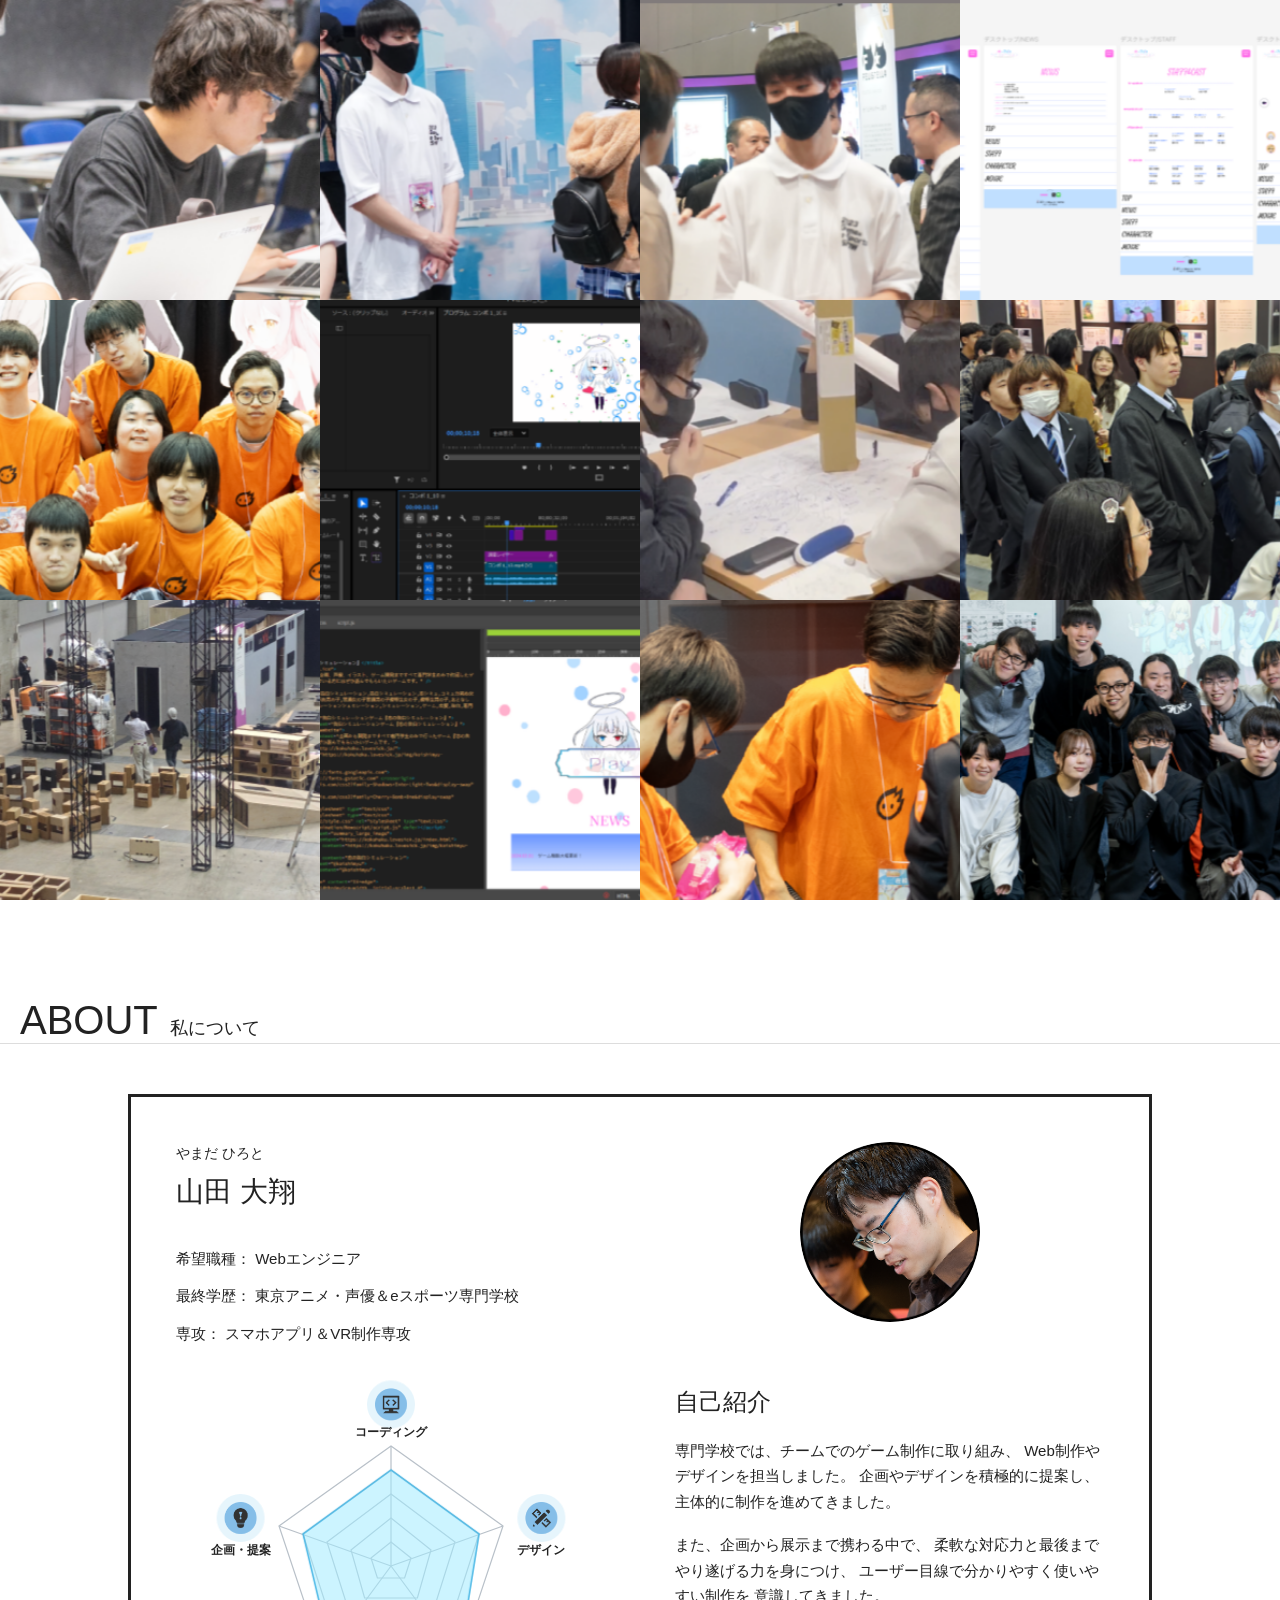
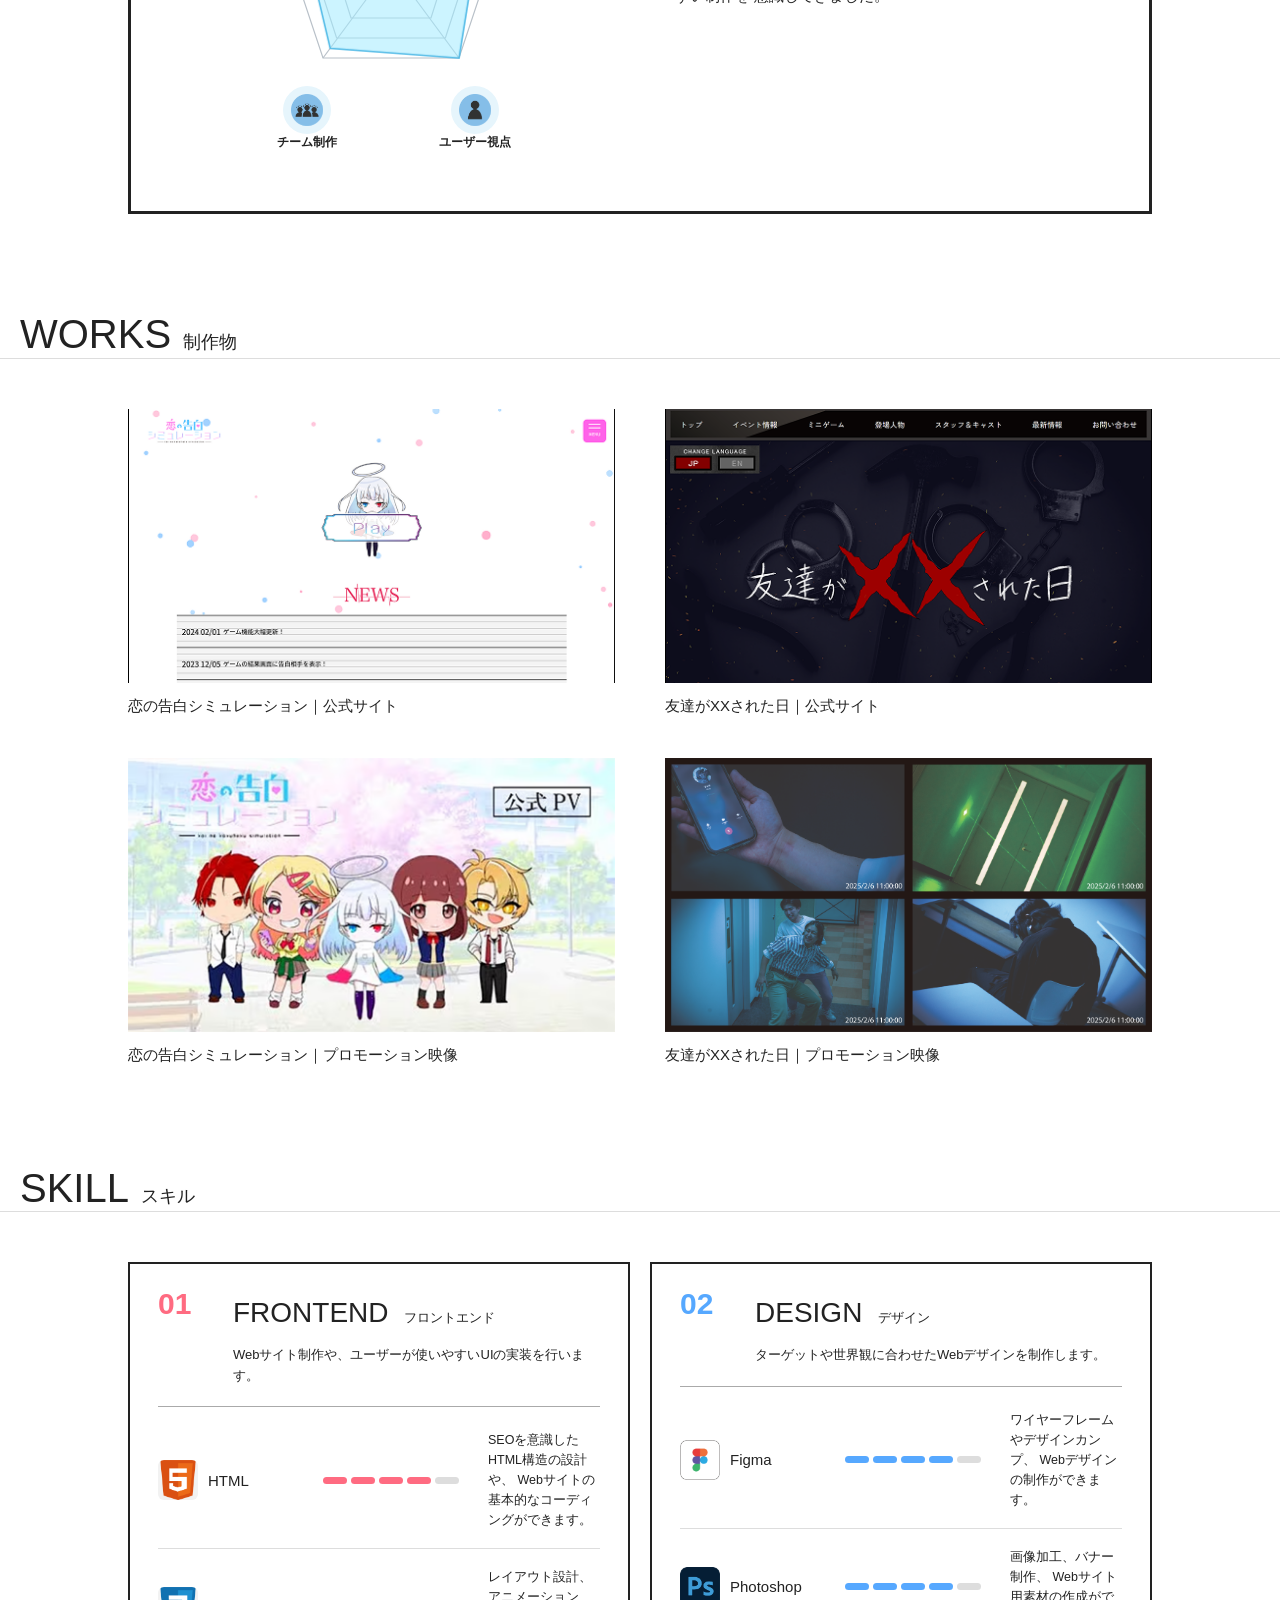
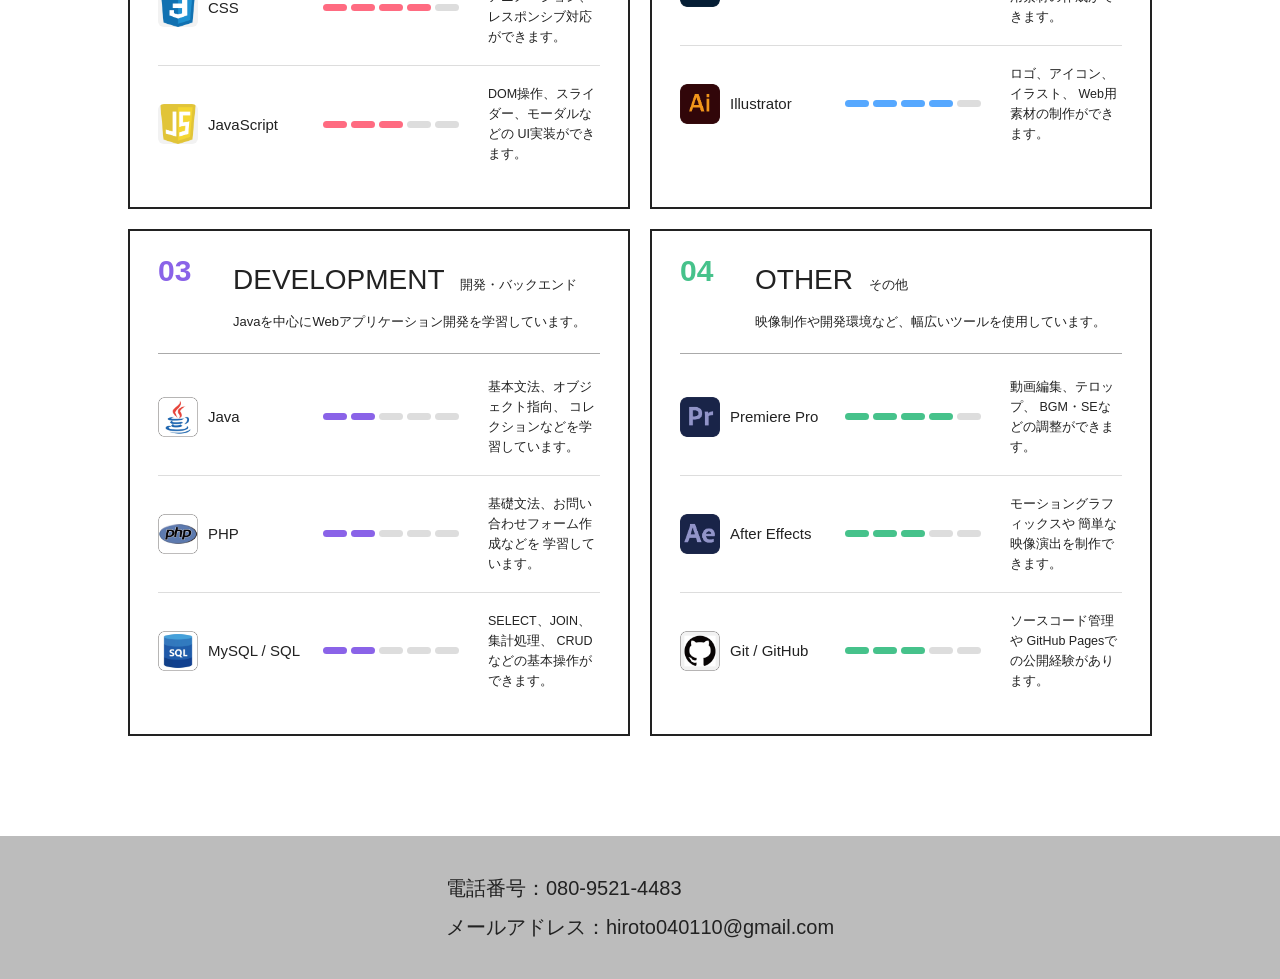
==== commit 6c4b62aa: "Add files via upload" ====
--- a/index.html
+++ b/index.html
@@ -60,6 +60,102 @@
 
 </header>
 
+<!-- =========================
+     OPENING
+========================= -->
+
+<div
+  class="hero-opening"
+  id="heroOpening"
+>
+
+  <div class="hero-collage">
+
+    <img
+      src="img/opening/open01.png"
+      class="opening-photo opening-photo--01"
+      alt=""
+    >
+
+    <img
+      src="img/opening/open02.png"
+      class="opening-photo opening-photo--02"
+      alt=""
+    >
+
+    <img
+      src="img/opening/open03.png"
+      class="opening-photo opening-photo--03"
+      alt=""
+    >
+
+    <img
+      src="img/opening/open04.png"
+      class="opening-photo opening-photo--04"
+      alt=""
+    >
+
+    <img
+      src="img/opening/open05.png"
+      class="opening-photo opening-photo--05"
+      alt=""
+    >
+
+    <img
+      src="img/opening/open06.png"
+      class="opening-photo opening-photo--06"
+      alt=""
+    >
+
+    <img
+      src="img/opening/open07.png"
+      class="opening-photo opening-photo--07"
+      alt=""
+    >
+
+    <img
+      src="img/opening/open08.png"
+      class="opening-photo opening-photo--08"
+      alt=""
+    >
+
+    <img
+      src="img/opening/open09.png"
+      class="opening-photo opening-photo--09"
+      alt=""
+    >
+
+    <img
+      src="img/opening/open10.png"
+      class="opening-photo opening-photo--10"
+      alt=""
+    >
+
+    <img
+      src="img/opening/open11.png"
+      class="opening-photo opening-photo--11"
+      alt=""
+    >
+
+    <img
+      src="img/opening/open12.png"
+      class="opening-photo opening-photo--12"
+      alt=""
+    >
+
+  </div>
+
+</div>
+
+
+<!-- =========================
+     WHITE OUT
+========================= -->
+
+<div
+  class="hero-white"
+  id="heroWhite"
+></div>
 
 <!-- =========================
      HERO
@@ -67,103 +163,10 @@
 
 <section class="hero" id="home">
 
-  <!-- =================================
-       最初に表示するコラージュ
-  ================================== -->
-
-  <div class="hero-opening" id="heroOpening">
-
-    <div class="hero-collage">
-
-      <img
-        src="img/opening/open01.png"
-        class="opening-photo opening-photo--01"
-        alt=""
-      >
-
-      <img
-        src="img/opening/open02.png"
-        class="opening-photo opening-photo--02"
-        alt=""
-      >
-
-      <img
-        src="img/opening/open03.png"
-        class="opening-photo opening-photo--03"
-        alt=""
-      >
-
-      <img
-        src="img/opening/open04.png"
-        class="opening-photo opening-photo--04"
-        alt=""
-      >
-
-      <img
-        src="img/opening/open05.png"
-        class="opening-photo opening-photo--05"
-        alt=""
-      >
-
-      <img
-        src="img/opening/open06.png"
-        class="opening-photo opening-photo--06"
-        alt=""
-      >
-
-      <img
-        src="img/opening/open07.png"
-        class="opening-photo opening-photo--07"
-        alt=""
-      >
-
-      <img
-        src="img/opening/open08.png"
-        class="opening-photo opening-photo--08"
-        alt=""
-      >
-
-      <img
-        src="img/opening/open09.png"
-        class="opening-photo opening-photo--09"
-        alt=""
-      >
-
-      <img
-        src="img/opening/open10.png"
-        class="opening-photo opening-photo--10"
-        alt=""
-      >
-
-      <img
-        src="img/opening/open11.png"
-        class="opening-photo opening-photo--11"
-        alt=""
-      >
-
-      <img
-        src="img/opening/open12.png"
-        class="opening-photo opening-photo--12"
-        alt=""
-      >
-
-    </div>
-
-  </div>
-
-
-  <!-- =================================
-       ホワイトアウト
-  ================================== -->
-
-  <div class="hero-white" id="heroWhite"></div>
-
-
-  <!-- =================================
-       最終的に表示するメイン画像
-  ================================== -->
-
-  <div class="hero-final" id="heroFinal">
+  <div
+    class="hero-final"
+    id="heroFinal"
+  >
 
     <img
       src="img/main.png"
@@ -378,15 +381,12 @@
                青いスキル領域
           ====================== -->
 
-          <polygon
-            class="skill-area"
-            points="
-              250,118
-              365,208
-              318,342
-              185,338
-              135,208
-            "
+          <polygon class="skill-area" 
+            points="250,130
+            360,210
+            335,365
+            174,353
+            140,210"
           />
 
 
@@ -1332,6 +1332,16 @@
 
 <script src="js/graph.js"></script>
 <script src="js/heroOpening.js"></script>
+<script>
+  if (
+    new URLSearchParams(window.location.search)
+      .get("skipOpening") === "1"
+  ) {
+    document.documentElement.classList.add(
+      "skip-opening"
+    );
+  }
+</script>
 
 </body>
 </html>
--- a/css/index.css
+++ b/css/index.css
@@ -4,6 +4,14 @@
 /* ==================================================
    HERO
 ================================================== */
+html.skip-opening .hero-opening,
+html.skip-opening .hero-white {
+  display: none;
+}
+
+html.skip-opening .hero-final {
+  opacity: 1;
+}
 
 .hero {
   position: relative;
@@ -22,16 +30,21 @@
 /* ==================================================
    HERO OPENING
 ================================================== */
-
 .hero-opening {
-  position: absolute;
+  position: fixed;
+
   inset: 0;
 
-  z-index: 20;
+  z-index: 1000;
+
+  width: 100vw;
+  height: 100dvh;
 
   overflow: hidden;
 
   background: #1e1e1e;
+
+  opacity: 1;
 
   transition: opacity 0.4s ease;
 }
@@ -43,7 +56,6 @@
   width: 100%;
   height: 100%;
 }
-
 
 /* ==================================================
    OPENING PHOTO
@@ -245,15 +257,19 @@
 }
 
 
-/* ==================================================
+/* =========================
    WHITE OUT
-================================================== */
+========================= */
 
 .hero-white {
-  position: absolute;
+  position: fixed;
+
   inset: 0;
 
-  z-index: 30;
+  z-index: 1100;
+
+  width: 100vw;
+  height: 100dvh;
 
   background: #fff;
 
@@ -278,16 +294,13 @@
     opacity: 0;
   }
 
-
   40% {
     opacity: 1;
   }
 
-
   60% {
     opacity: 1;
   }
-
 
   100% {
     opacity: 0;
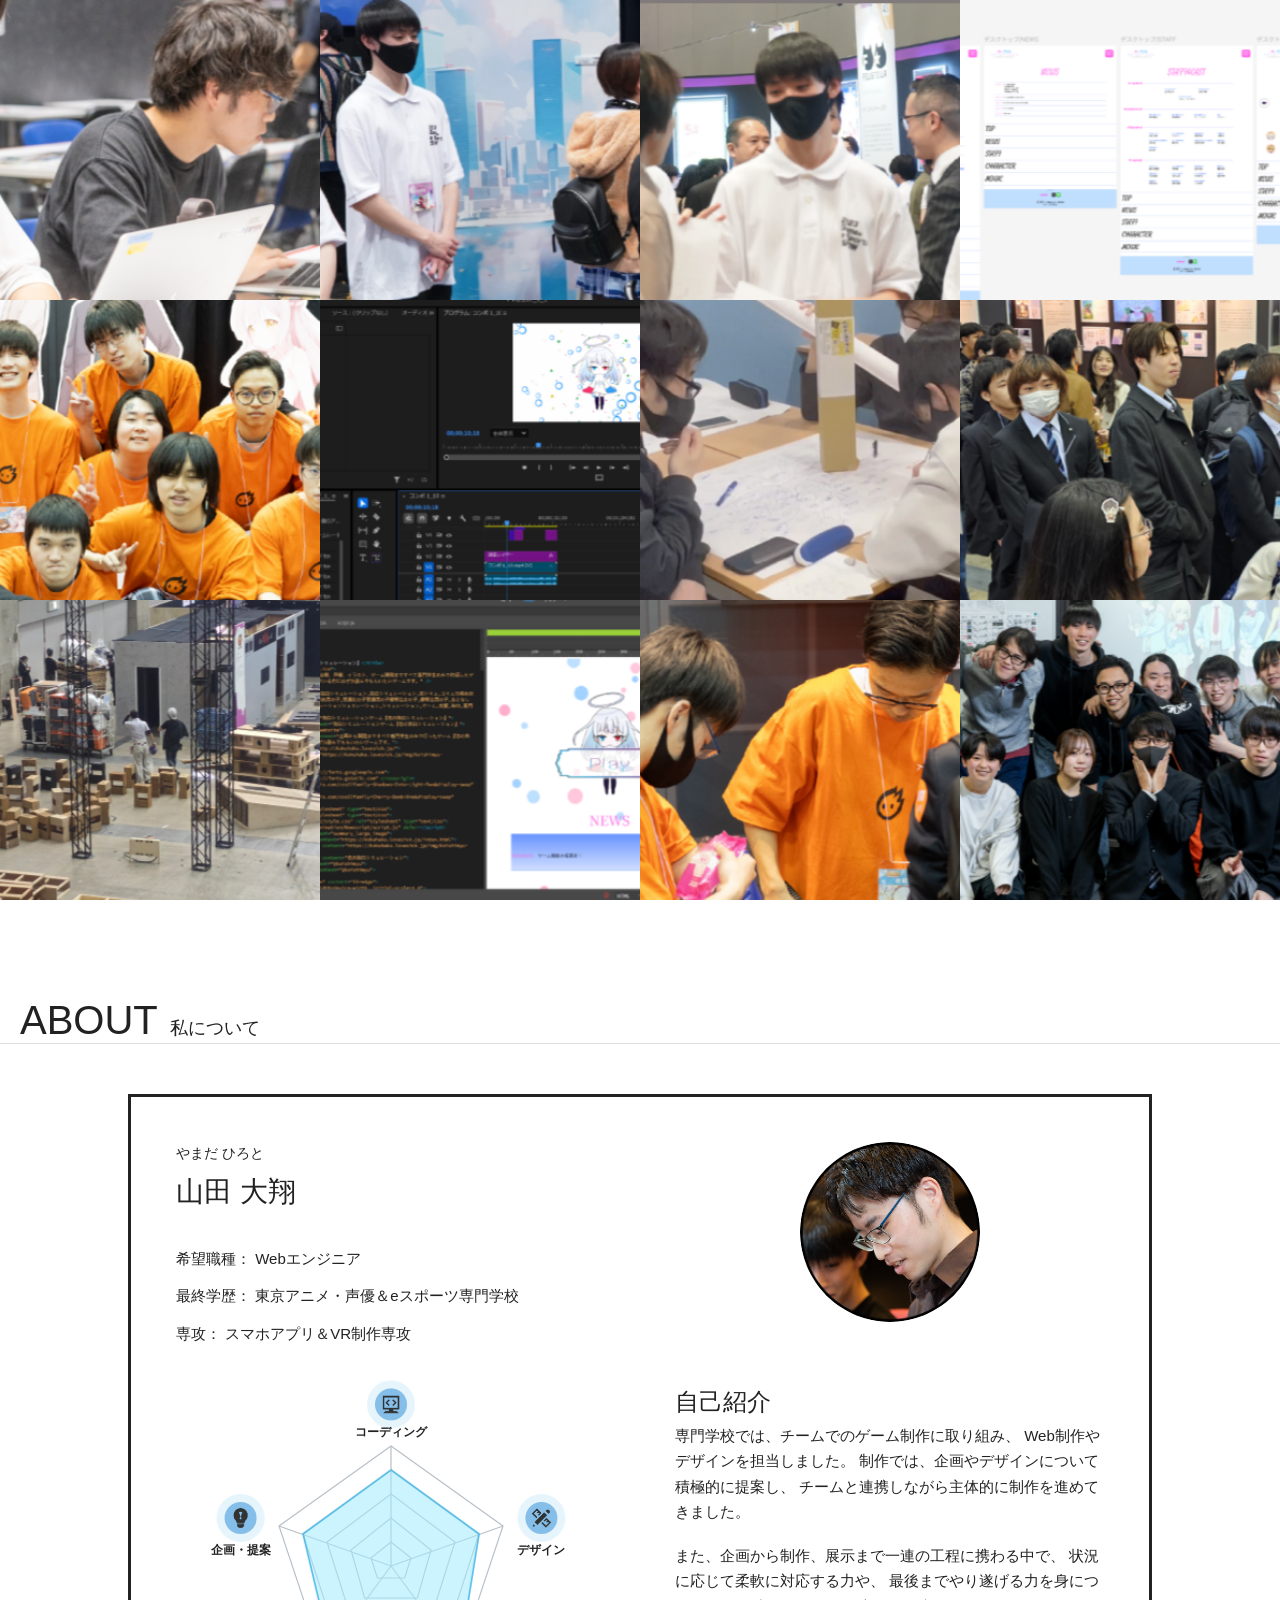
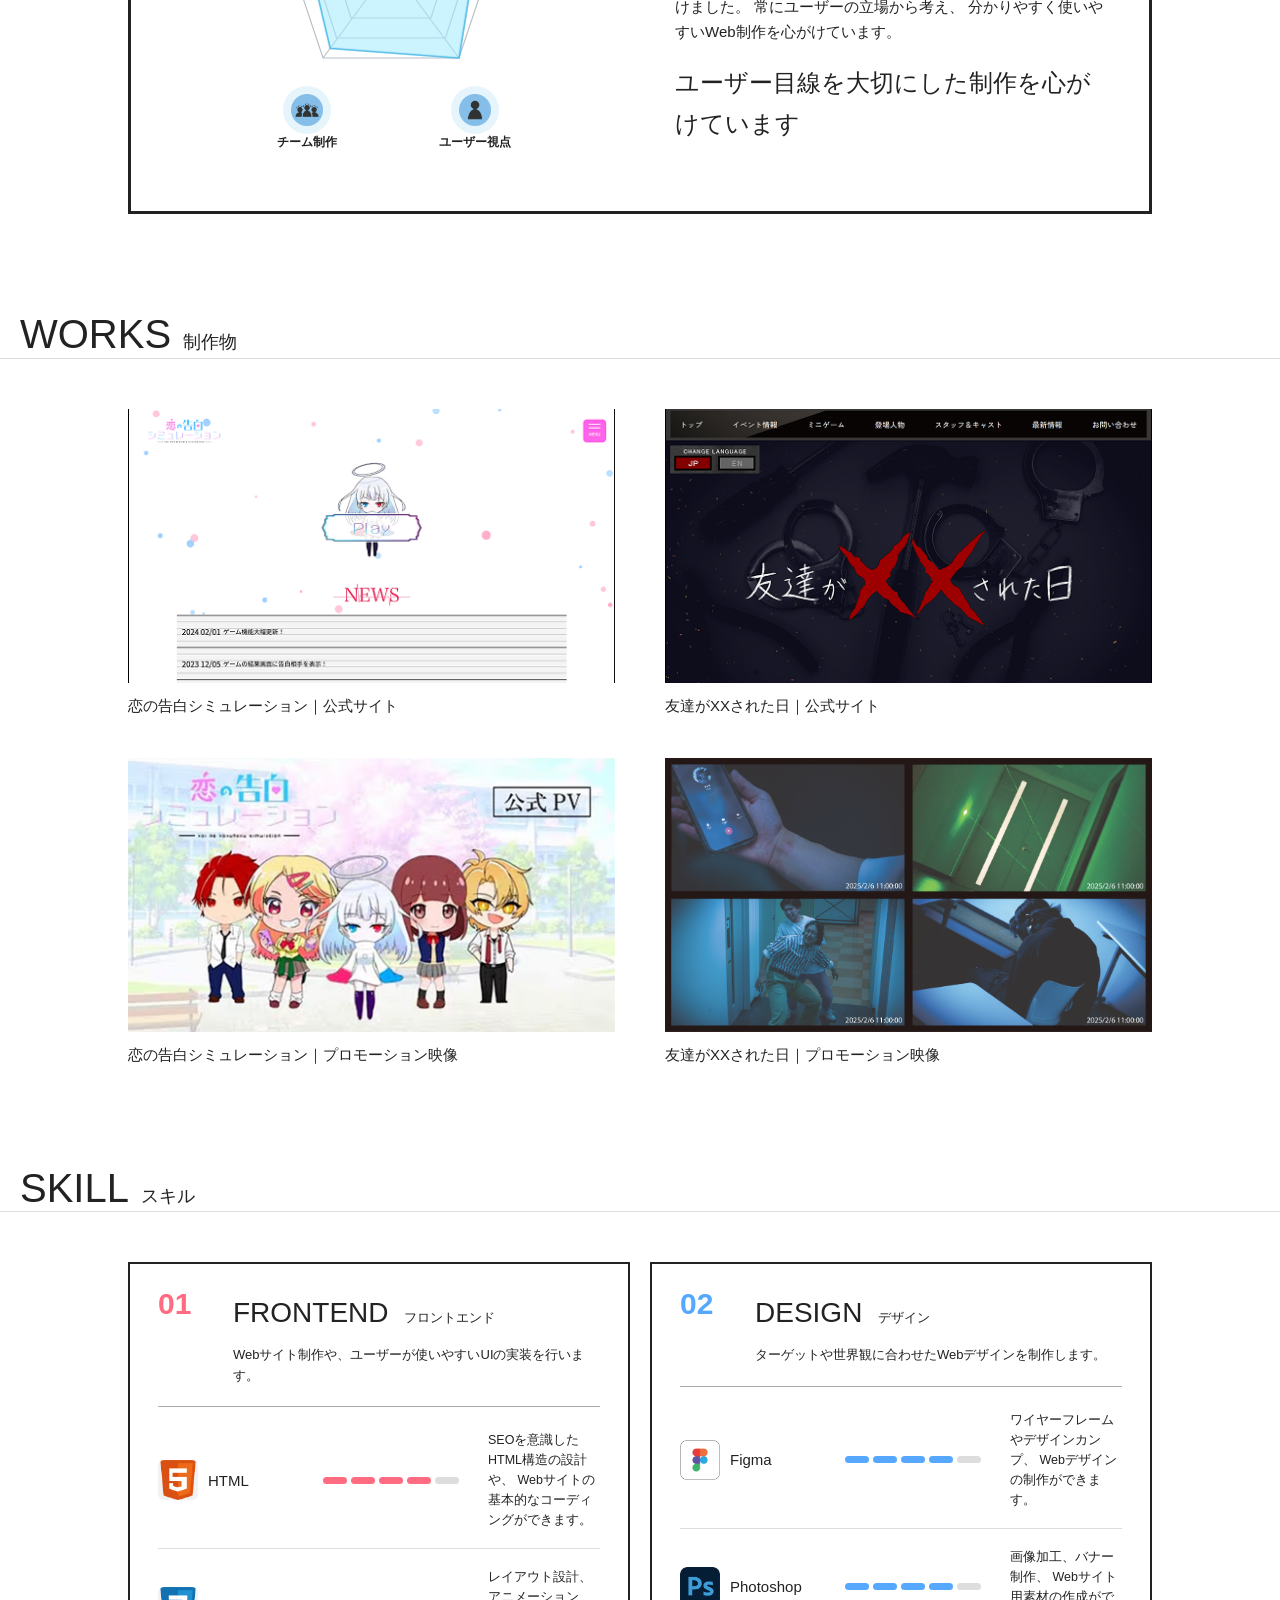
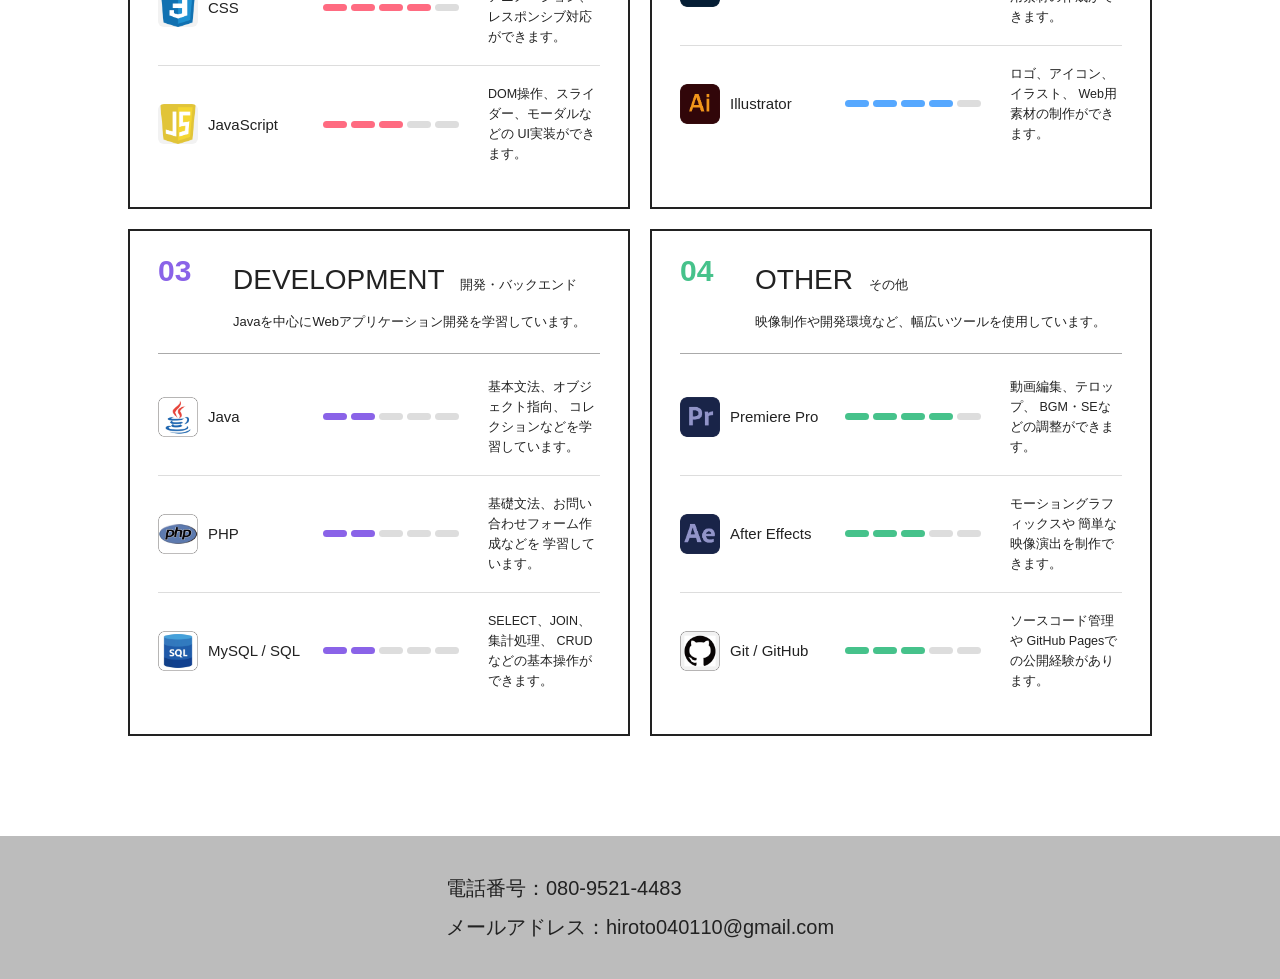
==== commit 87317074: "Add files via upload" ====
--- a/index.html
+++ b/index.html
@@ -22,7 +22,7 @@
   <ul class="nav">
 
     <li class="nav-item">
-      <a href="#">
+      <a href="#home">
         <p class="main-text">HOME</p>
         <p class="sub-text">ホーム</p>
       </a>
@@ -574,16 +574,21 @@
         <p>
           専門学校では、チームでのゲーム制作に取り組み、
           Web制作やデザインを担当しました。
-          企画やデザインを積極的に提案し、
-          主体的に制作を進めてきました。
+          制作では、企画やデザインについて積極的に提案し、
+          チームと連携しながら主体的に制作を進めてきました。
         </p>
-
+        
         <p>
-          また、企画から展示まで携わる中で、
-          柔軟な対応力と最後までやり遂げる力を身につけ、
-          ユーザー目線で分かりやすく使いやすい制作を
-          意識してきました。
+          また、企画から制作、展示まで一連の工程に携わる中で、
+          状況に応じて柔軟に対応する力や、
+          最後までやり遂げる力を身につけました。
+          常にユーザーの立場から考え、
+          分かりやすく使いやすいWeb制作を心がけています。
         </p>
+        
+        <h3>
+          ユーザー目線を大切にした制作を心がけています
+        </h3>
 
       </div>
 
--- a/css/index.css
+++ b/css/index.css
@@ -686,19 +686,19 @@
 
 
 .about-text h3 {
-  margin-bottom: 15px;
-
+  color: #222;
   font-size: 2.4rem;
   font-weight: 500;
 }
 
-
 .about-text p {
   margin-bottom: 18px;
 
   font-size: 1.5rem;
   line-height: 1.7;
 }
+
+
 
 
 /* ==================================================
